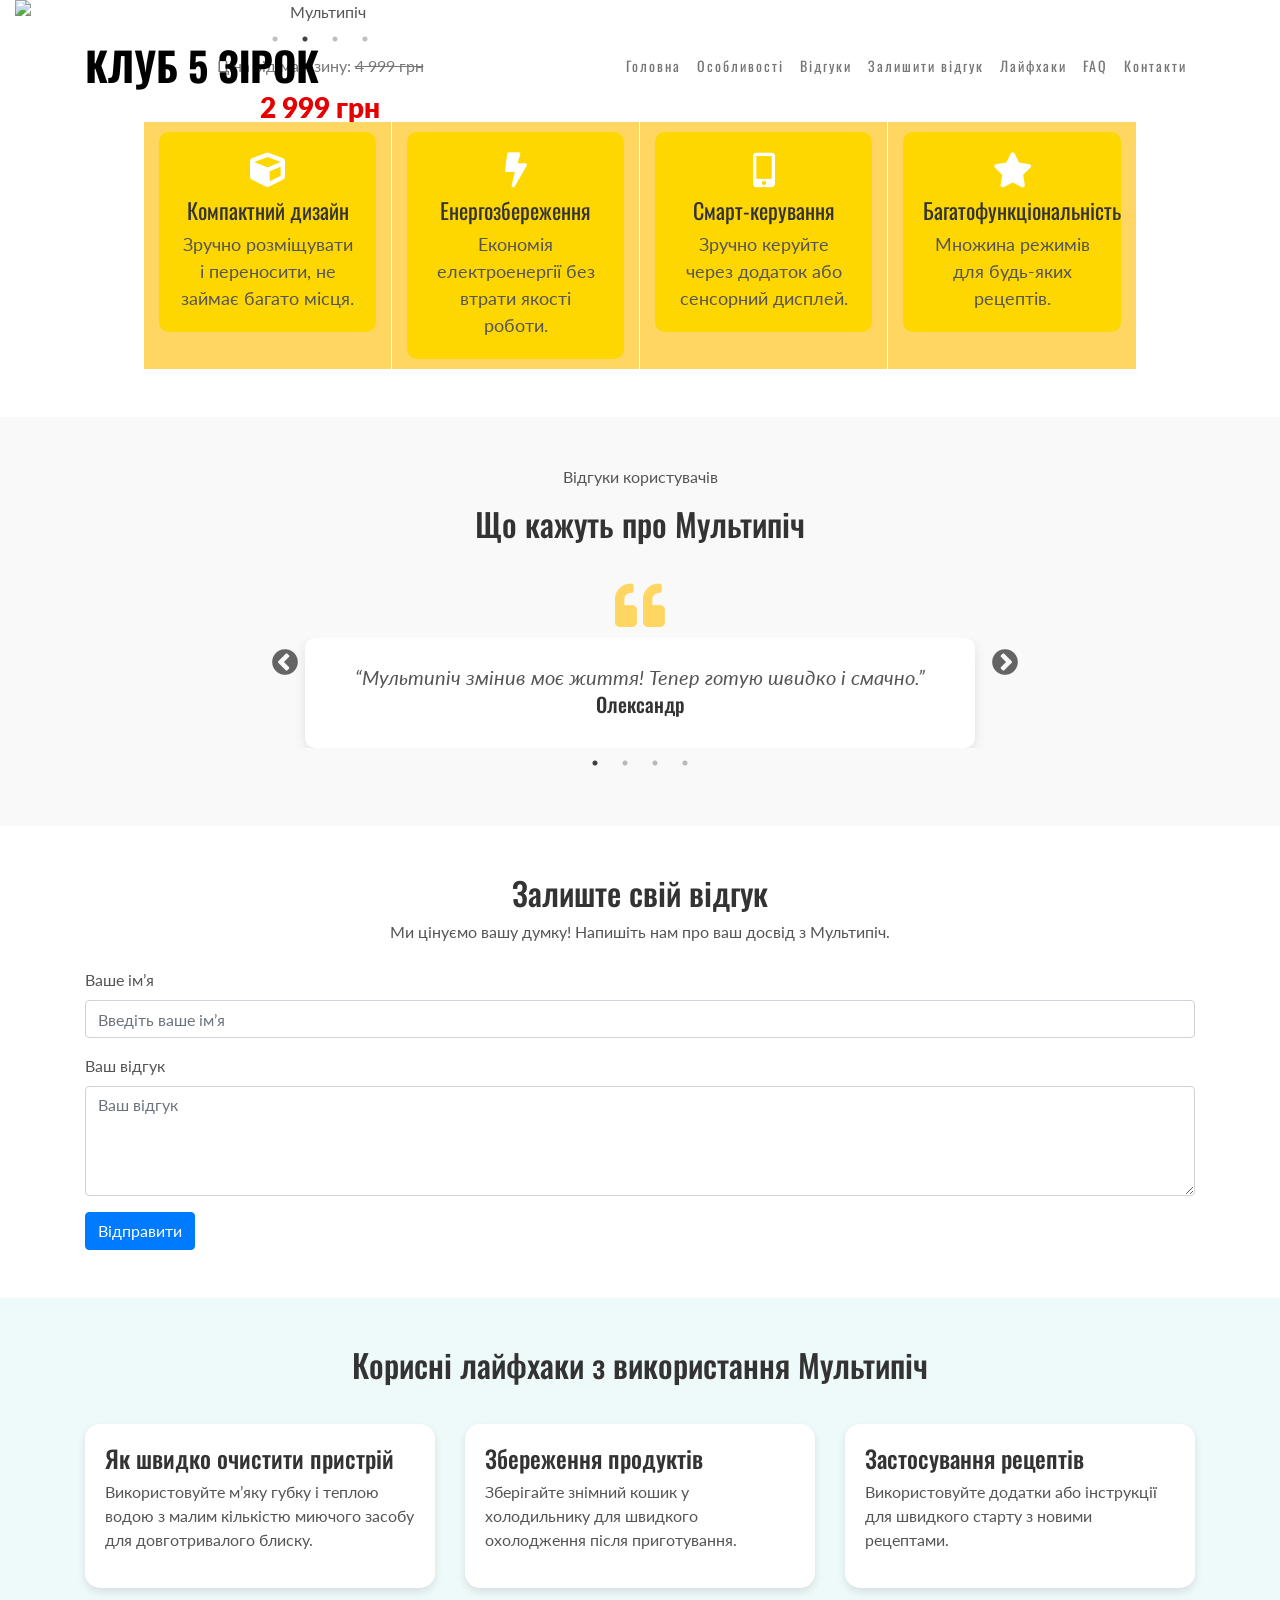
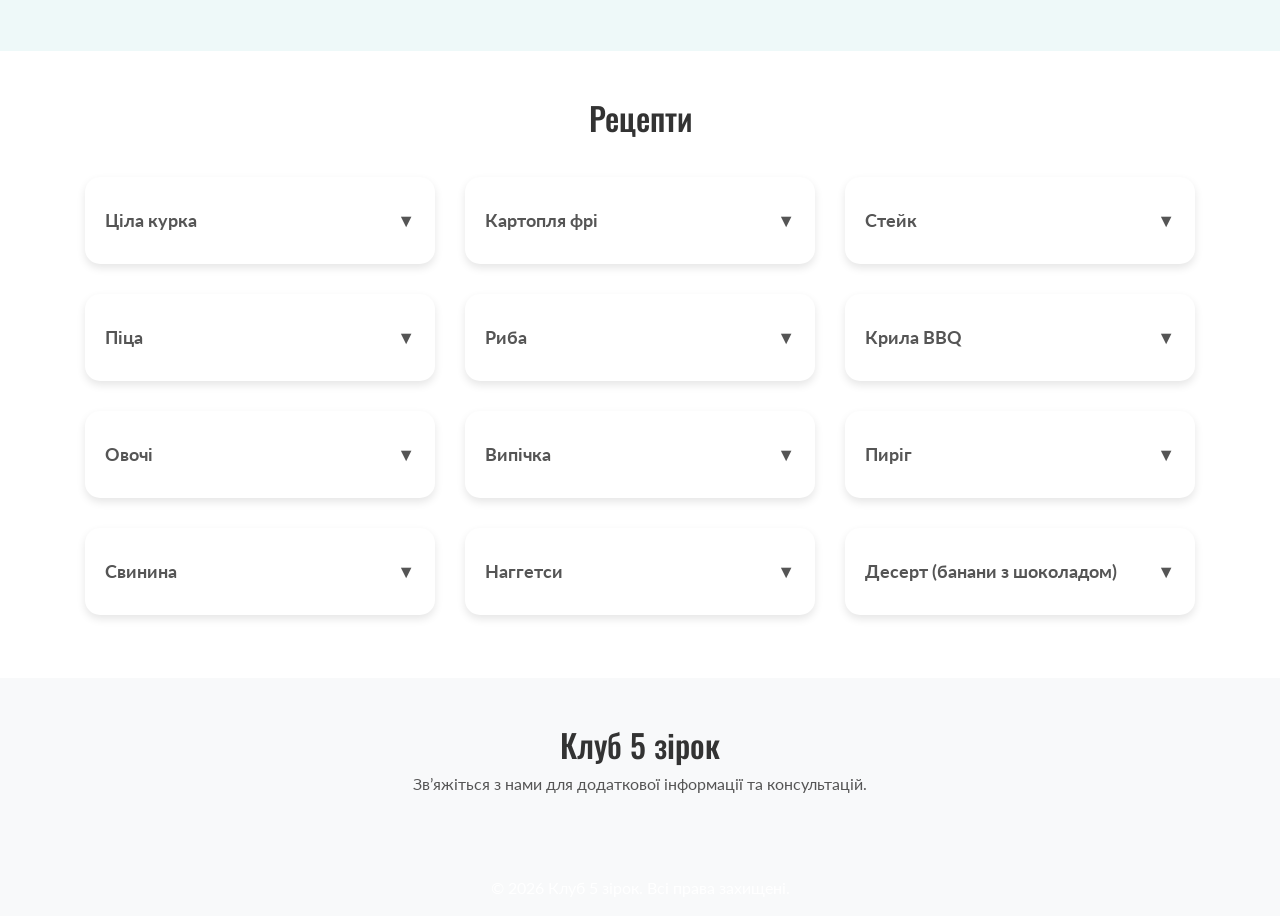
==== index.html @ 152a4d31 "Update index.html" ====
<!DOCTYPE html>
<html lang="uk">
<head>
<meta charset="utf-8" />
<title>Мультипіч – Інноваційний багатофункціональний пристрій</title>
<meta content="Мультипіч, інновації, розваги, дім" name="keywords" />
<meta content="Мультипіч – багатофункціональний пристрій для дому та розваг, який об'єднує світло, музику та комфорт." name="description" />
<link href="img/favicon.ico" rel="icon" />
<!-- Шрифти -->
<link href="https://fonts.googleapis.com/css2?family=Lato:wght@400;700&family=Oswald:wght@400;700&display=swap" rel="stylesheet" />
<!-- Bootstrap -->
<link href="https://stackpath.bootstrapcdn.com/bootstrap/4.4.1/css/bootstrap.min.css" rel="stylesheet" />
<!-- Font Awesome -->
<link href="https://cdnjs.cloudflare.com/ajax/libs/font-awesome/5.10.0/css/all.min.css" rel="stylesheet" />
<!-- Slick Slider -->
<link href="lib/slick/slick.css" rel="stylesheet" />
<link href="lib/slick/slick-theme.css" rel="stylesheet" />
<!-- Основний стиль -->
<link href="css/style.css" rel="stylesheet" />
<style>
/* Основні стилі для секцій */
#feature-mini .feature-item {
  background: #ffd700;
  border-radius: 10px;
  padding: 20px;
  margin: 10px 0;
  text-align: center;
  transition: transform 0.3s;
}
#feature-mini .feature-item:hover {
  transform: translateY(-5px);
}
#testimonial .testimonial-item {
  background: #fff;
  border-radius: 10px;
  box-shadow: 0 4px 12px rgba(0,0,0,0.1);
  margin: 0 10px;
  padding: 30px 20px;
}
#testimonial .slick-prev:before, #testimonial .slick-next:before {
  color: #333;
  font-size: 30px;
}
/* Лайфхаки у вигляді карток */
#lifehacks {
  background: #eef9f9;
  padding: 50px 0;
}
#lifehacks h2 {
  margin-bottom: 30px;
}
.hack-card {
  background: #fff;
  border-radius: 15px;
  padding: 20px;
  margin: 15px 0;
  box-shadow: 0 4px 8px rgba(0,0,0,0.1);
}
</style>
</head>
<body data-spy="scroll" data-target=".navbar" data-offset="51">
<!-- Навігація -->
<div id="nav">
<div class="navbar navbar-expand-md bg-light navbar-light">
<a href="#" class="navbar-brand">Клуб 5 Зірок</a>
<button type="button" class="navbar-toggler" data-toggle="collapse" data-target="#navbarCollapse">
<span class="navbar-toggler-icon"></span>
</button>
<div class="collapse navbar-collapse justify-content-end" id="navbarCollapse">
<ul class="navbar-nav">
<li class="nav-item"><a href="#header" class="nav-link">Головна</a></li>
<li class="nav-item"><a href="#feature-mini" class="nav-link">Особливості</a></li>
<li class="nav-item"><a href="#testimonial" class="nav-link">Відгуки</a></li>
<li class="nav-item"><a href="#leave-review" class="nav-link">Залишити відгук</a></li>
<li class="nav-item"><a href="#lifehacks" class="nav-link">Лайфхаки</a></li>
<li class="nav-item"><a href="#faqs" class="nav-link">FAQ</a></li>
<li class="nav-item"><a href="#contact" class="nav-link">Контакти</a></li>
</ul>
</div>
</div>
</div>

<!-- Хедер -->
<div class="col-md-6 text-center">

  <div class="multipitch-slider">
    <div><img src="img/SK14/501008732.png" alt="Мультипіч" class="img-fluid"></div>
    <div><img src="img/SK14/2.png" alt="Мультипіч" class="img-fluid"></div>
    <div><img src="img/SK14/3.png" alt="Мультипіч" class="img-fluid"></div>
    <div><img src="img/SK14/4.png" alt="Мультипіч" class="img-fluid"></div>
  </div>

  <div class="text-center mt-3">

    <div style="font-size:16px; color:#777;">
      Ціна від магазину:
      <span style="text-decoration:line-through;">4 999 грн</span>
    </div>

    <div style="margin-top:8px; font-size:28px; font-weight:800; color:#e60000;">
      2 999 грн
    </div>

    <div style="margin-top:5px; font-size:14px; color:#28a745;">
      ✔ Ціна зі знижкою для учасників клубу 5★
    </div>

  </div>

</div>

  
<!-- Особливості -->
<div id="feature-mini" class="py-5">
<div class="container">
<div class="row">
<div class="col-md-3 col-sm-6">
<div class="feature-item">
<i class="fa fa-cube"></i>
<h3>Компактний дизайн</h3>
<p>Зручно розміщувати і переносити, не займає багато місця.</p>
</div>
</div>
<div class="col-md-3 col-sm-6">
<div class="feature-item">
<i class="fa fa-bolt"></i>
<h3>Енергозбереження</h3>
<p>Економія електроенергії без втрати якості роботи.</p>
</div>
</div>
<div class="col-md-3 col-sm-6">
<div class="feature-item">
<i class="fa fa-mobile-alt"></i>
<h3>Смарт-керування</h3>
<p>Зручно керуйте через додаток або сенсорний дисплей.</p>
</div>
</div>
<div class="col-md-3 col-sm-6">
<div class="feature-item">
<i class="fa fa-star"></i>
<h3>Багатофункціональність</h3>
<p>Множина режимів для будь-яких рецептів.</p>
</div>
</div>
</div>
</div>
</div>

<!-- Відгуки -->
<div id="testimonial" class="py-5" style="background:#f9f9f9;">
<div class="container">
<div class="text-center mb-4">
<p>Відгуки користувачів</p>
<h2>Що кажуть про Мультипіч</h2>
</div>
<div class="testimonial-slider">
<div class="testimonial-item text-center p-4">
<p>“Мультипіч змінив моє життя! Тепер готую швидко і смачно.”</p>
<h5>Олександр</h5>
</div>
<div class="testimonial-item text-center p-4">
<p>“Виглядає круто і працює безвідмовно. Рекомендую!”</p>
<h5>Ірина</h5>
</div>
<div class="testimonial-item text-center p-4">
<p>“Зручність і стиль у одному пристрої.”</p>
<h5>Микола</h5>
</div>
<div class="testimonial-item text-center p-4">
<p>“З ним я економлю час і зберігаю здоров’я.”</p>
<h5>Світлана</h5>
</div>
</div>
</div>
</div>

<!-- Залишити відгук -->
<div id="leave-review" class="py-5">
  <div class="container">
    <div class="text-center mb-4">
      <h2>Залиште свій відгук</h2>
      <p>Ми цінуємо вашу думку! Напишіть нам про ваш досвід з Мультипіч.</p>
    </div>

    <form>
      <div class="form-group">
        <label for="name">Ваше ім’я</label>
        <input type="text" class="form-control" id="name" placeholder="Введіть ваше ім’я">
      </div>

      <div class="form-group">
        <label for="review">Ваш відгук</label>
        <textarea class="form-control" id="review" rows="4" placeholder="Ваш відгук"></textarea>
      </div>

      <button type="submit" class="btn btn-primary">Відправити</button>
    </form>
  </div>
</div>

<!-- Лайфхаки -->
<div id="lifehacks" class="py-5">
<div class="container">
<h2 class="text-center mb-4">Корисні лайфхаки з використання Мультипіч</h2>
<div class="row">
<div class="col-md-4">
<div class="hack-card">
<h4>Як швидко очистити пристрій</h4>
<p>Використовуйте м’яку губку і теплою водою з малим кількістю миючого засобу для довготривалого блиску.</p>
</div>
</div>
<div class="col-md-4">
<div class="hack-card">
<h4>Збереження продуктів</h4>
<p>Зберігайте знімний кошик у холодильнику для швидкого охолодження після приготування.</p>
</div>
</div>
<div class="col-md-4">
<div class="hack-card">
<h4>Застосування рецептів</h4>
<p>Використовуйте додатки або інструкції для швидкого старту з новими рецептами.</p>
</div>
</div>
</div>
</div>
</div>

<div id="recipes" class="py-5">
  <div class="container">
    <h2 class="text-center mb-4">Рецепти</h2>
    <div class="row">

      <!-- 1 -->
      <div class="col-md-4">
        <div class="hack-card">
          <div class="recipe-toggle" data-toggle="collapse" data-target="#recipe1">
            <span>Ціла курка</span>
            <span class="arrow">▼</span>
          </div>
          <div id="recipe1" class="collapse recipe-content">
            <p><strong>Інгредієнти:</strong></p>
            <ul>
              <li>Курка — 1,5–2 кг</li>
              <li>Сіль, перець, паприка, часник</li>
            </ul>
            <p><strong>Приготування:</strong></p>
            <ul>
              <li>Натерти спеціями</li>
              <li>180°C — 50–60 хв</li>
              <li>200°C — 10 хв для скоринки</li>
            </ul>
          </div>
        </div>
      </div>

      <!-- 2 -->
      <div class="col-md-4">
        <div class="hack-card">
          <div class="recipe-toggle" data-toggle="collapse" data-target="#recipe2">
            <span>Картопля фрі</span>
            <span class="arrow">▼</span>
          </div>
          <div id="recipe2" class="collapse recipe-content">
            <ul>
              <li>Картопля — 1 кг</li>
              <li>190°C — 20 хв</li>
            </ul>
          </div>
        </div>
      </div>

      <!-- 3 -->
      <div class="col-md-4">
        <div class="hack-card">
          <div class="recipe-toggle" data-toggle="collapse" data-target="#recipe3">
            <span>Стейк</span>
            <span class="arrow">▼</span>
          </div>
          <div id="recipe3" class="collapse recipe-content">
            <ul>
              <li>200°C — 8–12 хв</li>
            </ul>
          </div>
        </div>
      </div>

      <!-- 4 -->
      <div class="col-md-4">
        <div class="hack-card">
          <div class="recipe-toggle" data-toggle="collapse" data-target="#recipe4">
            <span>Піца</span>
            <span class="arrow">▼</span>
          </div>
          <div id="recipe4" class="collapse recipe-content">
            <ul>
              <li>180°C — 12–15 хв</li>
            </ul>
          </div>
        </div>
      </div>

      <!-- 5 -->
      <div class="col-md-4">
        <div class="hack-card">
          <div class="recipe-toggle" data-toggle="collapse" data-target="#recipe5">
            <span>Риба</span>
            <span class="arrow">▼</span>
          </div>
          <div id="recipe5" class="collapse recipe-content">
            <ul>
              <li>170°C — 15–20 хв</li>
            </ul>
          </div>
        </div>
      </div>

      <!-- 6 -->
      <div class="col-md-4">
        <div class="hack-card">
          <div class="recipe-toggle" data-toggle="collapse" data-target="#recipe6">
            <span>Крила BBQ</span>
            <span class="arrow">▼</span>
          </div>
          <div id="recipe6" class="collapse recipe-content">
            <ul>
              <li>180°C — 25–30 хв</li>
            </ul>
          </div>
        </div>
      </div>

      <!-- 7 -->
      <div class="col-md-4">
        <div class="hack-card">
          <div class="recipe-toggle" data-toggle="collapse" data-target="#recipe7">
            <span>Овочі</span>
            <span class="arrow">▼</span>
          </div>
          <div id="recipe7" class="collapse recipe-content">
            <ul>
              <li>180°C — 15–20 хв</li>
            </ul>
          </div>
        </div>
      </div>

      <!-- 8 -->
      <div class="col-md-4">
        <div class="hack-card">
          <div class="recipe-toggle" data-toggle="collapse" data-target="#recipe8">
            <span>Випічка</span>
            <span class="arrow">▼</span>
          </div>
          <div id="recipe8" class="collapse recipe-content">
            <ul>
              <li>170°C — 15–20 хв</li>
            </ul>
          </div>
        </div>
      </div>

      <!-- 9 -->
      <div class="col-md-4">
        <div class="hack-card">
          <div class="recipe-toggle" data-toggle="collapse" data-target="#recipe9">
            <span>Пиріг</span>
            <span class="arrow">▼</span>
          </div>
          <div id="recipe9" class="collapse recipe-content">
            <ul>
              <li>160°C — 30–40 хв</li>
            </ul>
          </div>
        </div>
      </div>

      <!-- 10 -->
      <div class="col-md-4">
        <div class="hack-card">
          <div class="recipe-toggle" data-toggle="collapse" data-target="#recipe10">
            <span>Свинина</span>
            <span class="arrow">▼</span>
          </div>
          <div id="recipe10" class="collapse recipe-content">
            <ul>
              <li>180°C — 60 хв</li>
            </ul>
          </div>
        </div>
      </div>

      <!-- 11 -->
      <div class="col-md-4">
        <div class="hack-card">
          <div class="recipe-toggle" data-toggle="collapse" data-target="#recipe11">
            <span>Наггетси</span>
            <span class="arrow">▼</span>
          </div>
          <div id="recipe11" class="collapse recipe-content">
            <ul>
              <li>180°C — 15–20 хв</li>
            </ul>
          </div>
        </div>
      </div>

      <!-- 12 -->
      <div class="col-md-4">
        <div class="hack-card">
          <div class="recipe-toggle" data-toggle="collapse" data-target="#recipe12">
            <span>Десерт (банани з шоколадом)</span>
            <span class="arrow">▼</span>
          </div>
          <div id="recipe12" class="collapse recipe-content">
            <ul>
              <li>160°C — 10 хв</li>
            </ul>
          </div>
        </div>
      </div>

    </div>
  </div>
</div>

<!-- Контакт -->
<div id="contact" class="py-5 bg-light">
<div class="container text-center">
<h2>Клуб 5 зірок</h2>
<p>Зв’яжіться з нами для додаткової інформації та консультацій.</p>
</div>
</div>

<!-- Підвал -->
<div id="footer" class="py-3 bg-light">
<div class="container text-center">
<p>&copy; 2026 Клуб 5 зірок. Всі права захищені.</p>
</div>
</div>

<!-- Повернутись вгору -->
<a href="#" class="back-to-top"><i class="fa fa-chevron-up"></i></a>

<!-- Скрипти -->
<script src="https://code.jquery.com/jquery-3.4.1.min.js"></script>
<script src="https://stackpath.bootstrapcdn.com/bootstrap/4.4.1/js/bootstrap.bundle.min.js"></script>
<script src="lib/slick/slick.min.js"></script>
<script>
$(document).ready(function() {
  $('.testimonial-slider').slick({
    slidesToShow: 1,
    slidesToScroll: 1,
    autoplay: true,
    autoplaySpeed: 4000,
    arrows: true,
    dots: true,
    adaptiveHeight: true
  });
  $('.multipitch-slider').slick({
    infinite: true,
    slidesToShow: 1,
    slidesToScroll: 1,
    arrows: false,
    dots: true,
    autoplay: true,
    autoplaySpeed: 3000,
    adaptiveHeight: true
  });
});
</script>
<script>
$('.recipe-toggle').click(function() {
  $(this).toggleClass('active');
});
</script>
</body>
</html>
---- css/style.css ----
/**********************************/
/********** General CSS ***********/
/**********************************/
body {
    color: #555555;
    font-family: 'Lato', sans-serif;
    font-weight: 400;
    background: #ffffff;
}

a {
    color: #FFD662;
    transition: .3s;
}

a:hover,
a:active,
a:focus {
    color: #333333;
    outline: none;
    text-decoration: none;
}

p {
    color: #555555;
}

h1,
h2,
h3,
h4,
h5,
h6 {
    color: #333333;
    font-family: 'Oswald', sans-serif;
}

.back-to-top {
    position: fixed;
    display: none;
    background: #ffffff;
    color: #333333;
    width: 44px;
    height: 44px;
    text-align: center;
    line-height: 1;
    font-size: 16px;
    border-radius: 5px;
    border: 2px solid #333333;
    right: 15px;
    bottom: 15px;
    transition: background 0.5s;
    z-index: 11;
}

.back-to-top i {
    padding-top: 12px;
    color: #333333;
}


/**********************************/
/*********** Nav Bar CSS **********/
/**********************************/
#nav {
    position: absolute;
    width: 100%;
    top: 30px;
    z-index: 1;
}

#nav.nav-sticky {
    position: fixed;
    width: 100%;
    top: 0;
    left: 0;
    right: 0;
    overflow: hidden;
    background: rgba(255, 255, 255, .95) !important;
    box-shadow: 0 2px 5px rgba(0, 0, 0, .3);
    z-index: 999;
}

#nav .navbar {
    margin: 0 auto;
    padding: 0 15px;
    background: transparent !important;
}

#nav .navbar .navbar-brand {
    font-family: 'Oswald', sans-serif;
    font-size: 40px;
    font-weight: 700;
    text-transform: uppercase;
    color: #000000;
}

#nav .navbar-light .nav-link {
    position: relative;
    color: #757575;
    font-size: 14px;
    font-weight: 400;
    letter-spacing: 2px;
    font-family: 'Oswald', sans-serif;
}

#nav .navbar-light .nav-link::after {
    position: absolute;
    content: "";
    width: 30px;
    height: 2px;
    left: 9px;
    bottom: 0;
    background: #555555;
    opacity: 0;
}

#nav .navbar-light .nav-link:hover::after,
#nav .navbar-light .nav-link.active::after {
    opacity: 1;
}

#nav .navbar-light .nav-link:focus,
#nav .navbar-light .nav-link:hover,
#nav .navbar-light .nav-link.active {
    color: #000000;
}

@media(min-width: 992px) {
    #nav .navbar {
        max-width: 1140px;
    }
}

@media(max-width: 767.98px) {
    #nav {
        top: 0;
    }
    #nav .navbar {
        background: #ffffff !important;
    }
    
    #nav .navbar-light .nav-link:hover::after,
    #nav .navbar-light .nav-link.active::after {
        opacity: 0;
    }
}



/**********************************/
/*********** Header CSS ***********/
/**********************************/
#header {
    position: relative;
    padding: 200px 0;
    background: linear-gradient(to bottom, rgba(255, 255, 255, 1) 5% , rgba(255, 255, 255, .5)), url(../img/header-bg.jpg);
    background-position: center center;
    background-repeat: no-repeat;
    background-size: cover;
    background-attachment: fixed;
}

#header .header-content {
    width: 100%;
    text-align: left;
}

#header .header-content h2 {
    font-size: 70px;
    font-weight: 700;
}

#header .header-content h2 span {
    color: #000000;
    text-transform: uppercase;
}

#header .header-content p {
    color: #333333;
    font-size: 22px;
}

#header .header-content .btn {
    padding: 7px 30px 8px 30px;
    font-size: 22px;
    color: #333333;
    letter-spacing: 3px;
    border: 2px solid #333333;
    transition: .3s;
}

#header .header-content .btn:hover {
    color: #333333;
    border-color: #FFD662;
    background: #FFD662;
}

#header .header-img {
    position: relative;
    overflow: hidden;
    text-align: right;
}

#header .header-img img {
    width: 100%;
}

@media (max-width: 991.98px) {  
    #header .header-content h2 {
        font-size: 45px;
    }

    #header .header-content h2 span {
        font-size: 55px;
    }
}

@media (max-width: 767.98px) {
    #header .header-content {
        text-align: center;
    }

    #header .header-img {
        text-align: center;
        margin-bottom: 45px;
    }
}

@media (max-width: 575.98px) {  
    #header .header-content h2 {
        font-size: 35px;
    }

    #header .header-content h2 span {
        font-size: 45px;
    }
    
    #header .header-content p {
        font-size: 18px;
    }
}



/**********************************/
/******** Mini Feature CSS ********/
/**********************************/
#feature-mini {
    position: relative;
    background: transparent;
    margin-top: -80px;
}

#feature-mini .container {
    max-width: 992px;
    background: #FFD662;
}

#feature-mini .col-md-3 {
    border-right: 1px solid #ffffff;
    border-bottom: 1px solid #ffffff;
}

@media (max-width: 575.98px) {
    #feature-mini .col-md-3:nth-child(1n) {
        border-right: none;
    }
    
    #feature-mini .col-md-3:last-child {
        border-bottom: none;
    }
}

@media (min-width: 576px) and (max-width: 767.98px) {
    #feature-mini .col-md-3:nth-child(2n) {
        border-right: none;
    }
    
    #feature-mini .col-md-3:nth-child(3n),
    #feature-mini .col-md-3:nth-child(4n) {
        border-bottom: none;
    }
}

@media (min-width: 768px) {
    #feature-mini .col-md-3 {
        border-bottom: none;
    }
    
    #feature-mini .col-md-3:nth-child(4n) {
        border-right: none;
    }
}

#feature-mini .feature-item {
    padding: 30px 0;
    text-align: center;
}

#feature-mini .feature-item i {
    color: #ffffff;
    font-size: 35px;
    margin-bottom: 10px;
}

#feature-mini .feature-item h3 {
    font-size: 22px;
    font-weight: 400;
}

#feature-mini .feature-item p {
    margin: 0;
    font-size: 18px;
}



/**********************************/
/******* Section Header CSS *******/
/**********************************/
.section-header {
    position: relative;
    max-width: 700px;
    margin: 0 auto 45px auto;
    padding-bottom: 20px;
}

.section-header::before {
    content: '';
    position: absolute;
    width: 50px;
    height: 2px;
    left: calc(50% - 25px);
    bottom: 10px;
    background: #FFD662;
}

.section-header::after {
    content: '';
    position: absolute;
    width: 100px;
    height: 2px;
    left: calc(50% - 50px);
    bottom: 0;
    background: #333333;
}

.section-header p {
    margin: 0;
    color: #FFD662;
    font-size: 25px;
    font-weight: 700;
    text-align: center;
}

.section-header h1 {
    margin: 0;
    color: #000000;
    font-size: 70px;
    font-weight: 700;
    text-transform: uppercase;
    letter-spacing: 5px;
    text-align: center;
}

@media (max-width: 575.98px) {
    .section-header h1 {
        font-size: 45px;
    }
}



/**********************************/
/********** Feature CSS ***********/
/**********************************/
#feature {
    position: relative;
    padding: 90px 0;
    background: #ffffff;
}

#feature .col-md-4:first-child .product-feature {
    text-align: right;
}

#feature .product-feature {
    position: relative;
    width: 100%;
    float: left;
    margin-bottom: 30px;
}

#feature .product-feature:last-child {
    margin: 0;
}

#feature .product-icon {
    position: relative;
    width: 60px;
    height: inherit;
    float: left;
}

#feature .product-icon i {
    color: #FFD662;
    font-size: 40px;
    margin-top: 5px;
}

#feature .product-content {
    position: relative;
    width: calc(100% - 60px);
    float: left;
}

#feature .product-feature h2 {
    font-size: 18px;
    font-weight: 400;
}

#feature .product-feature p {
    font-size: 16px;
    margin-bottom: 0;
}

#feature .product-img {
    position: relative;
    width: 100%;
    overflow: hidden;
}

#feature .product-img img {
    width: 100%;
}

@media (max-width: 767.98px) {
    #feature .col-md-4:first-child .product-feature {
        text-align: left;
    }
    
    #feature .col-md-4:first-child .product-feature .product-icon {
        float: left;
    }
    
    #feature .col-md-4:first-child .product-feature .product-content {
        float: right;
    }
    
    #feature .product-img img {
        margin: 45px 0;
    }
}



/**********************************/
/********* Newsletter CSS *********/
/**********************************/
#newsletter {
    position: relative;
    padding: 45px 0;
    text-align: right;
    background: linear-gradient(to left, rgba(255, 255, 255, 1), rgba(255, 255, 255, 0)), url(../img/header-bg.jpg);
    background-position: center center;
    background-repeat: no-repeat;
    background-size: cover;
    background-attachment: fixed;
}

#newsletter img {
    position: absolute;
    height: 300px;
    left: 0;
    bottom: -40px;
    z-index: 1;
}

#newsletter h2 {
    position: relative;
    font-size: 30px;
    font-weight: 700;
    text-transform: uppercase;
    margin-bottom: 18px;
    padding-bottom: 15px;
}

#newsletter h2::after {
    position: absolute;
    content: "";
    width: 100px;
    height: 2px;
    right: 0;
    bottom: 0;
    background: #333333;
}

#newsletter form {
    position: relative;
    font-size: 0;
}

#newsletter form input {
    width: 250px;
    height: 35px;
    padding: 0 15px;
    font-size: 16px;
    border: none;
    border-radius: 4px 0 0 4px;
}

#newsletter form .btn {
    float: right;
    width: 100px;
    height: 35px;
    padding-top: 3px;
    color: #FFD662;
    font-size: 16px;
    letter-spacing: 3px;
    background: #333333;
    border: 2px solid #333333;
    border-radius: 0 4px 4px 0;
    transition: .3s;
}

#newsletter form .btn:hover {
    color: #333333;
    background: #ffffff;
}

#newsletter form .btn:focus {
    box-shadow: none;
}

@media(max-width: 767.98px) {
    #newsletter img {
        height: 200px;
        left: 0;
        bottom: 0;
        z-index: 0;
    }
    
    #newsletter form input {
        width: 200px;
    }
}



/**********************************/
/********** Process CSS ***********/
/**********************************/
#process {
    position: relative;
    padding: 75px 0 90px 0;
    background: #ffffff;
}

#process .process-col {
    width: 100%;
    text-align: center;
    margin-bottom: 45px;
}

#process .process-col::after {
    position: absolute;
    top: 12px;
    right: -12px;
    content: "\f061";
    font-family: "Font Awesome 5 Free";
    font-weight: 900;
    font-size: 45px;
    color: #dddddd;
}

#process .col-md-4:last-child .process-col::after {
    display: none;
}

#process .process-col i {
    color: #FFD662;
    font-size: 90px;
    margin-bottom: 15px;
}

#process .process-col h2 {
    font-size: 25px;
    font-weight: 400;
    margin-bottom: 10px;
    text-transform: uppercase;
}

#process .process-col p {
    font-size: 18px;
    margin: 0;
}

@media (max-width: 767.98px) {
    #process .process-col::after {
        opacity: 0;
    }
}

#process .youtube-player {
    position: relative;
    padding-bottom: 45%;
    height: 0;
    overflow: hidden;
    max-width: 100%;
    background: #ffffff;
    border-radius: 5px;
    margin: 0;
}

@media (max-width: 991.98px) {
    #process .youtube-player {
        padding-bottom: 50%;
    }
}

@media (max-width: 767.98px) {
    #process .youtube-player {
        padding-bottom: 56.23%;
    }
}

#process .youtube-player iframe {
    position: absolute;
    top: 0;
    left: 0;
    width: 100%;
    height: 100%;
    z-index: 100;
    background: transparent;
}

#process .youtube-player img {
    bottom: 0;
    display: block;
    left: 0;
    margin: auto;
    max-width: 100%;
    width: 100%;
    position: absolute;
    right: 0;
    top: 0;
    border: none;
    height: auto;
    cursor: pointer;
    -webkit-filter: brightness(100%);
    -webkit-transition: .4s all;
    -moz-transition: .4s all;
    transition: .4s all;
}

#process .youtube-player img:hover {
    -webkit-filter: brightness(90%);
}

#process .youtube-player .play {
    height: 100px;
    width: 100px;
    left: 50%;
    top: 50%;
    margin-left: -50px;
    margin-top: -50px;
    position: absolute;
    background: url("../img/play.png") no-repeat;
    cursor: pointer;
}

#process .youtube-player .play:hover {
    background: url("../img/play-hover.png") no-repeat;
}

@media (max-width: 575.98px) {   
    #process .youtube-player .play {
        height: 60px;
        width: 60px;
        left: 50%;
        top: 50%;
        margin-left: -30px;
        margin-top: -30px;
        background: url("../img/play-60.png") no-repeat;
    }
    
    #process .youtube-player .play:hover {
        background: url("../img/play-hover-60.png") no-repeat;
    }
}



/**********************************/
/******* Call To Action CSS *******/
/**********************************/
#call-to-action {
    position: relative;
    padding: 45px 0;
    text-align: left;
    background: linear-gradient(to right, rgba(255, 255, 255, 1), rgba(255, 255, 255, 0)), url(../img/header-bg.jpg);
    background-position: center center;
    background-repeat: no-repeat;
    background-size: cover;
    background-attachment: fixed;
}

#call-to-action img {
    position: absolute;
    height: 300px;
    right: 0;
    bottom: -40px;
    z-index: 1;
}

#call-to-action h2 {
    position: relative;
    font-size: 30px;
    font-weight: 700;
    text-transform: uppercase;
    margin-bottom: 18px;
    padding-bottom: 15px;
}

#call-to-action h2::after {
    position: absolute;
    content: "";
    width: 100px;
    height: 2px;
    left: 0;
    bottom: 0;
    background: #333333;
}

#call-to-action a.btn {
    position: relative;
    height: 40px;
    padding: 5px 30px;
    color: #FFD662;
    font-size: 16px;
    letter-spacing: 3px;
    background: #333333;
    border: 2px solid #333333;
    z-index: 1;
}

#call-to-action a.btn:hover {
    color: #333333;
    background: #ffffff;
}

#call-to-action a.btn:focus {
    box-shadow: none;
}

@media(max-width: 767.98px) {
    #call-to-action img {
        height: 200px;
        right: 0;
        bottom: 0;
        z-index: 0;
    }
}



/**********************************/
/********** Products CSS **********/
/**********************************/
#products {
    position: relative;
    padding: 90px 0 60px 0;
    background: #ffffff;
}

#products .product-single {
    position: relative;
    width: 100%;
    padding: 30px;
    text-align: center;
    background: #ffffff;
    border: 1px solid #eeeeee;
    border-radius: 5px;
    margin-bottom: 30px;
    transition: .3s;
}

#products .product-single:hover {
    background: #FFD662;
    border-color: #ffffff;
    box-shadow: 0 0 10px rgba(0, 0, 0, .1);
}

#products .product-title {
    position: relative;
    margin-bottom: 30px;
}

#products .product-title h2 {
    margin: 0;
    font-size: 18px;
    font-weight: 400;
}

#products .product-title p {
    margin: 0;
    font-size: 15px;
    font-weight: 400;
}

#products .product-single .product-img {
    position: relative;
    width: 100%;
    overflow: hidden;
    margin-bottom: 30px;
}

#products .product-img img {
    max-width: 100%;
}

#products .product-footer {
    position: relative;
}

#products .product-footer h3 {
    font-size: 30px;
    font-weight: 700;
    letter-spacing: 3px;
    margin-bottom: 15px;
}

#products .product-footer .btn {
    padding: 5px 25px 7px 25px;
    font-size: 16px;
    border: 2px solid #333333;
}

#products .product-footer .btn:hover {
    color: #FFD662;
    background: #333333;
    border-color: #333333;
}

@media (max-width: 767.98px) {
    #products .product-single {
        margin-bottom: 45px;
    }
    
    #products .col-md-3:last-child .product-single {
        margin-bottom: 0;
    }
}



/**********************************/
/******** Testimonial CSS *********/
/**********************************/
#testimonial {
    position: relative;
    padding: 90px 0;
    text-align: center;
    background: linear-gradient(rgba(255, 255, 255, .8), rgba(255, 255, 255, .8)), url(../img/header-bg.jpg);
    background-position: center center;
    background-repeat: no-repeat;
    background-size: cover;
    background-attachment: fixed;
}

#testimonial .container {
    max-width: 720px;
}

#testimonial .testimonial-slider-nav {
    position: relative;
    width: 240px;
    margin: 0 auto;
}

#testimonial .testimonial-slider-nav .slick-slide {
    position: relative;
    opacity: 0;
    transition: .3s;
}

#testimonial .testimonial-slider-nav .slick-active {
    opacity: 1;
    transform: scale(1.6);
}

#testimonial .testimonial-slider-nav .slick-center {
    z-index: 1;
}

#testimonial .testimonial-slider-nav .slick-slide img {
    position: relative;
    display: block;
    margin-top: 23px;
    width: 100%;
    height: auto;
    border-radius: 100px;
}

#testimonial .testimonial-slider-nav .slick-slide::after {
    position: absolute;
    content: "";
    width: 100%;
    height: 55%;
    top: 23px;
    left: 0;
    border-radius: 200px;
    background: linear-gradient(to bottom, rgba(255, 214, 98, .5), rgba(0, 0, 0, .8));
    z-index: 1;
    opacity: 1;
    transition: .3s;
}

#testimonial .testimonial-slider-nav .slick-slide.slick-center::after {
    opacity: 0;
}

#testimonial .testimonial-slider {
    position: relative;
    padding-top: 70px;
}

#testimonial .testimonial-slider::before {
    position: absolute;
    width: 50px;
    height: 50px;
    top: 0;
    left: calc(50% - 25px);
    font-family: 'font Awesome 5 Free';
    content: "\f10d";
    font-weight: 900;
    font-size: 50px;
    color: #FFD662;
}

#testimonial .testimonial-slider h1 {
    font-size: 22px;
    font-weight: 400;
}

#testimonial .testimonial-slider h2 {
    color: #555555;
    font-size: 14px;
    font-weight: 400;
}

#testimonial .testimonial-slider p {
    font-size: 20px;
    font-style: italic;
    margin: 0;
}



/**********************************/
/************ FAQs CSS ************/
/**********************************/
#faqs {
    position: relative;
    padding: 90px 0;
    background: #ffffff;
}

#faqs .faqs-text {
    position: relative;
    width: 100%;
}

@media(max-width: 767.98px) {
    #faqs .faqs-text {
        margin-bottom: 30px;
    }
}

#faqs .faqs-text h2 {
    position: relative;
    font-size: 30px;
    font-weight: 700;
    padding-bottom: 15px;
    margin-bottom: 15px;
    text-transform: uppercase;
}

#faqs .faqs-text h2::after {
    position: absolute;
    content: "";
    width: 100px;
    height: 2px;
    left: 0;
    bottom: 0;
    background: #333333;
}

#faqs .faqs-text p:last-child {
    margin: 0;
}

#faqs .card {
    margin-bottom: 15px;
    border: none;
    border-radius: 0;
}

#faqs .card:last-child {
    margin-bottom: 0;
}

#faqs .card-header {
    padding: 0;
    border: none;
}

#faqs .card-header a {
    display: block;
    width: 100%;
    padding: 10px 15px 12px 15px;
    color: #555555;
    font-size: 16px;
    font-weight: 400;
    background: #ffffff;
    border: 1px solid #eeeeee;
}

#faqs .card-header [data-toggle="collapse"]:after {
    font-family: 'font Awesome 5 Free';
    content: "\f067";
    float: right;
    color: #000000;
    font-size: 14px;
    font-weight: 900;
    transition: .3s;
}

#faqs .card-header [data-toggle="collapse"][aria-expanded="true"]:after {
    font-family: 'font Awesome 5 Free';
    content: "\f068";
    float: right;
    color: #000000;
    font-size: 14px;
    font-weight: 900;
    transition: .3s;
}

#faqs .card-body {
    padding: 10px 15px;
    font-size: 16px;
    font-weight: 400;
    border: 1px solid;
    border-color: transparent #eeeeee #eeeeee #eeeeee;
}



/**********************************/
/********** Contact CSS ***********/
/**********************************/
#contact {
    position: relative;
    width: 100%;
}

#contact .container-fluid,
#contact .container-fluid .col-md-6 {
    padding: 0;
}

#contact .container-fluid .row {
    margin: 0;
}

#contact .container-fluid .col-md-6:first-child {
    min-height: 300px;
    background: url(../img/contact-bg.jpg) center center no-repeat;
    background-size: cover;
}

#contact .contact-info {
    position: relative;
    width: 100%;
    padding: 45px 15px;
    background: #ffffff;
}

@media(min-width: 768px) {
    #contact .contact-info {
        padding: 45px;
    }
}

#contact .contact-info h2 {
    position: relative;
    font-size: 30px;
    font-weight: 700;
    text-transform: uppercase;
    margin-bottom: 15px;
    padding-bottom: 15px;
}

#contact .contact-info h2::after {
    position: absolute;
    content: "";
    width: 100px;
    height: 2px;
    left: 0;
    bottom: 0;
    background: #333333;
}

#contact .contact-info p {
    font-size: 18px;
    font-weight: 400;
}

#contact .contact-info h3 {
    font-size: 16px;
    font-weight: 400;
    margin-bottom: 10px;
}

#contact .contact-info h3 i {
    width: 20px;
    margin-right: 5px;
}

#contact .contact-info a.btn {
    position: relative;
    margin: 15px 0;
    color: #333333;
    letter-spacing: 3px;
    border: 2px solid #333333;
    transition: .3s;
}

#contact .contact-info a.btn:hover {
    color: #FFD662;
    background: #333333;
}

#contact .social {
    position: relative;
    width: 100%;
}

#contact .social a {
    display: inline-block;
    margin: 10px 10px 0 0;
    width: 40px;
    height: 40px;
    padding: 3px 0;
    text-align: center;
    font-size: 20px;
    border: 2px solid #333333;
    border-radius: 4px;
}

#contact .social a i {
    color: #333333;
}

#contact .social a:hover {
    background: #333333;
}

#contact .social a:hover i {
    color: #FFD662;
}



/**********************************/
/********** Footer CSS ************/
/**********************************/
#footer {
    position: relative;
    padding: 30px 0;
    background: #222222;
}

#footer .col-md-6:first-child p {
    text-align: left;
}

#footer .col-md-6:last-child p {
    text-align: right;
}

@media (max-width: 767.98px) {
    #footer .col-md-6:first-child p,
    #footer .col-md-6:last-child p {
        text-align: center;
    }
}

#footer p {
    color: #ffffff;
    font-size: 16px;
    font-weight: 400;
    margin: 0;
}

#footer p a {
    font-weight: 700;
}

#footer p a:hover {
    color: #ffffff;
}

#testimonial-slider .testimonial-item {
    background: #fff;
    border-radius: 10px;
    box-shadow: 0 4px 12px rgba(0,0,0,0.1);
    margin: 0 10px;
}
#testimonial-slider .slick-prev:before,
#testimonial-slider .slick-next:before {
    color: #333;
    font-size: 30px;
}
.multipitch-slider .custom-arrow {
    background: #ffc107; /* жовтий як у твоїх квадратах */
    border: none;
    width: 40px;
    height: 40px;
    border-radius: 50%;
    position: absolute;
    bottom: -50px; /* під слайдером */
    z-index: 10;
    display: flex;
    align-items: center;
    justify-content: center;
    cursor: pointer;
    box-shadow: 0 4px 6px rgba(0,0,0,0.2);
    font-size: 18px;
    color: #fff;
}

.multipitch-slider .slick-prev.custom-arrow { left: 45%; }
.multipitch-slider .slick-next.custom-arrow { right: 45%; }

.multipitch-slider .custom-arrow:hover {
    background: #ffca2c;
    transform: scale(1.1);
}
.recipe-toggle {
  cursor: pointer;
  display: flex;
  justify-content: space-between;
  align-items: center;
  font-weight: 700;
  font-size: 18px;
  padding: 10px 0;
}

.recipe-toggle .arrow {
  transition: transform 0.3s ease;
}

.recipe-toggle.active .arrow {
  transform: rotate(180deg);
}

.recipe-content {
  padding-top: 10px;
}
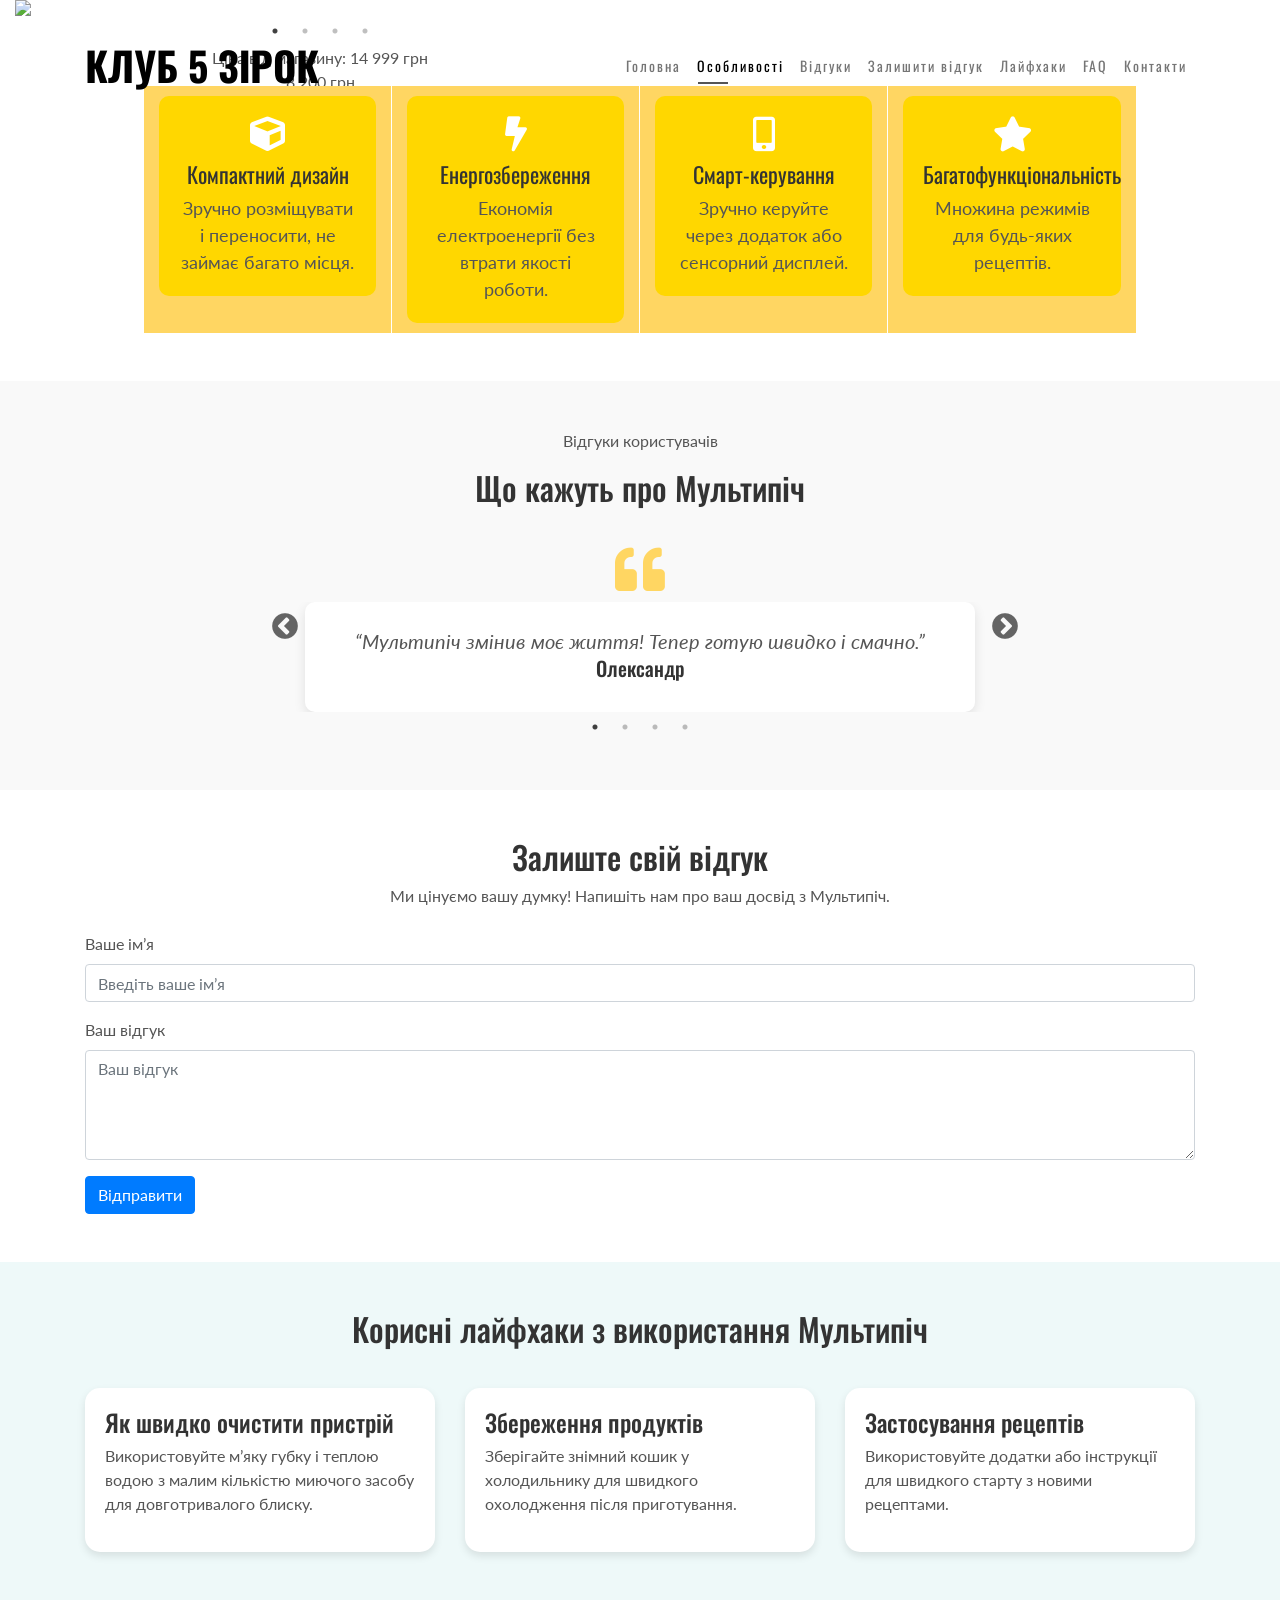
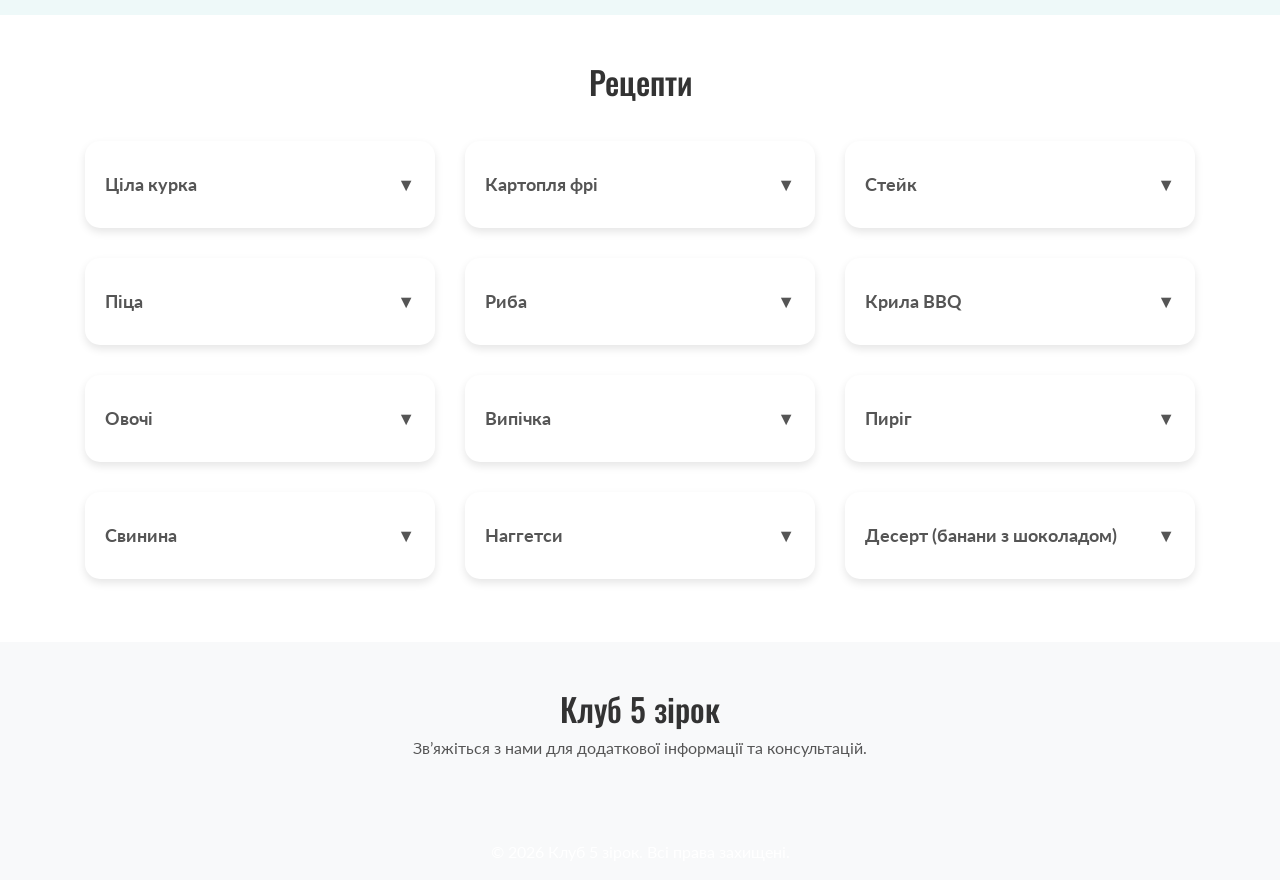
==== commit f92776eb: "Update index.html" ====
--- a/index.html
+++ b/index.html
@@ -84,31 +84,30 @@
 <div class="col-md-6 text-center">
 
   <div class="multipitch-slider">
-    <div><img src="img/SK14/501008732.png" alt="Мультипіч" class="img-fluid"></div>
-    <div><img src="img/SK14/2.png" alt="Мультипіч" class="img-fluid"></div>
-    <div><img src="img/SK14/3.png" alt="Мультипіч" class="img-fluid"></div>
-    <div><img src="img/SK14/4.png" alt="Мультипіч" class="img-fluid"></div>
+    <div><img src="img/SK14/501008732.png" class="img-fluid"></div>
+    <div><img src="img/SK14/2.png" class="img-fluid"></div>
+    <div><img src="img/SK14/3.png" class="img-fluid"></div>
+    <div><img src="img/SK14/4.png" class="img-fluid"></div>
   </div>
 
-  <div class="text-center mt-3">
-
-    <div style="font-size:16px; color:#777;">
-      Ціна від магазину:
-      <span style="text-decoration:line-through;">4 999 грн</span>
+  <!-- ЦІНА (під фото) -->
+  <div class="price-block mt-3">
+
+    <div class="old-price">
+      Ціна від магазину: <span>14 999 грн</span>
     </div>
 
-    <div style="margin-top:8px; font-size:28px; font-weight:800; color:#e60000;">
-      2 999 грн
+    <div class="new-price">
+      8 200 грн
     </div>
 
-    <div style="margin-top:5px; font-size:14px; color:#28a745;">
-      ✔ Ціна зі знижкою для учасників клубу 5★
+    <div class="small-text">
+      ✔ Ціна для клубу 5★
     </div>
 
   </div>
 
 </div>
-
   
 <!-- Особливості -->
 <div id="feature-mini" class="py-5">
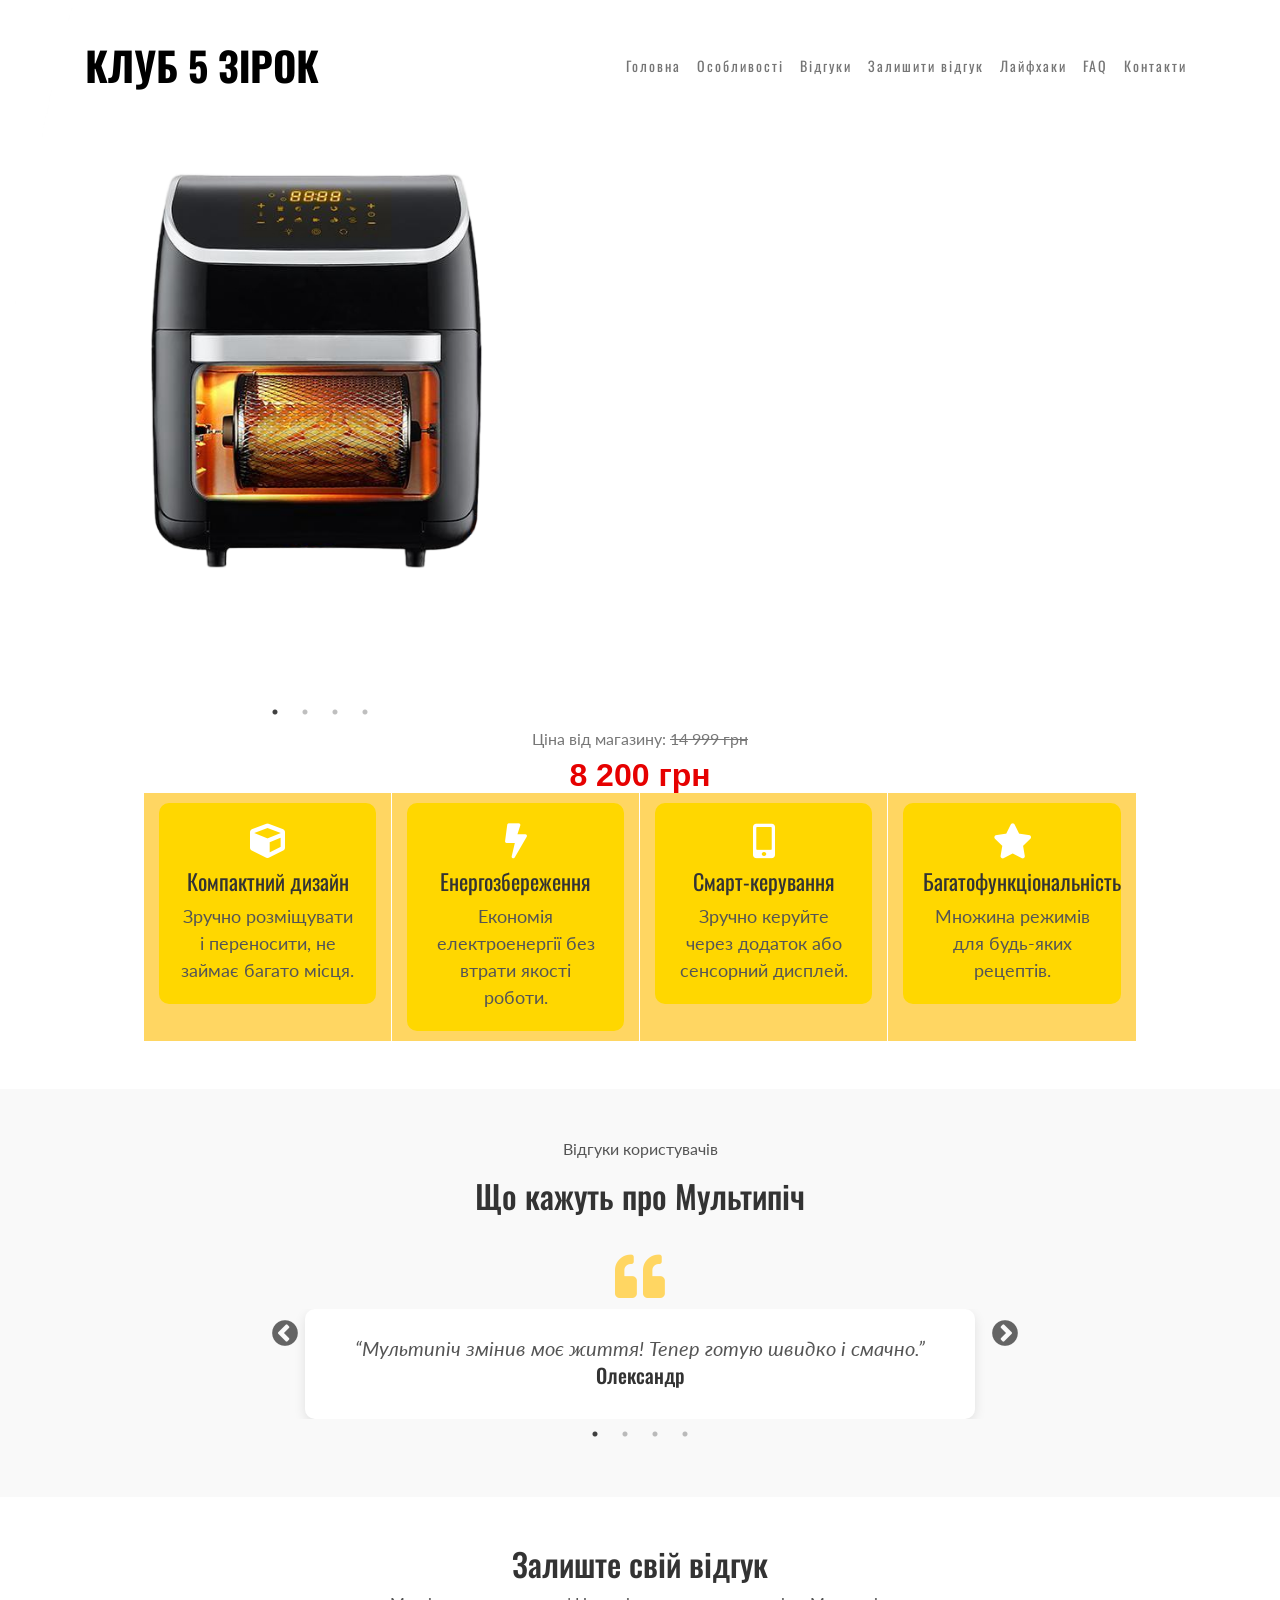
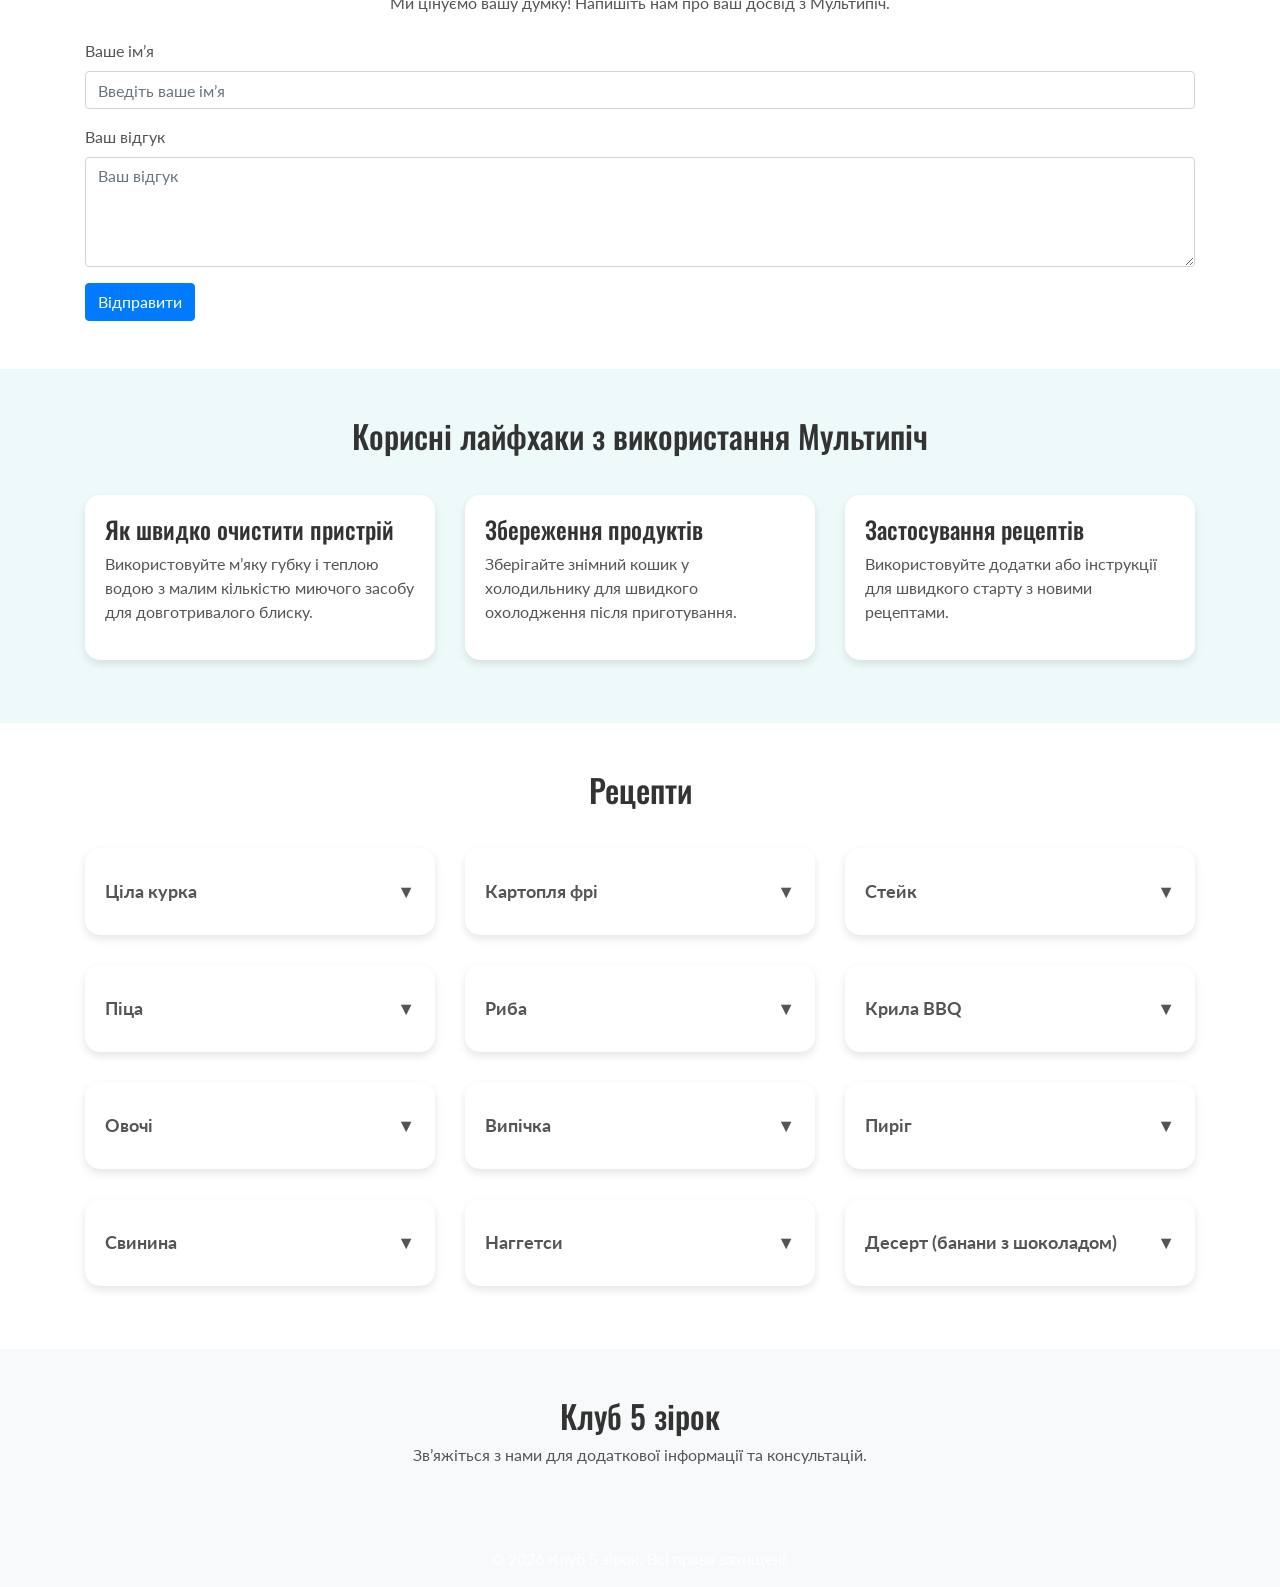
==== commit 4cb0e71e: "Update index.html" ====
--- a/index.html
+++ b/index.html
@@ -82,13 +82,13 @@
 
 <!-- Хедер -->
 <div class="col-md-6 text-center">
-
   <div class="multipitch-slider">
-    <div><img src="img/SK14/501008732.png" class="img-fluid"></div>
-    <div><img src="img/SK14/2.png" class="img-fluid"></div>
-    <div><img src="img/SK14/3.png" class="img-fluid"></div>
-    <div><img src="img/SK14/4.png" class="img-fluid"></div>
+    <div><img src="img/SK 14/501008732.png" alt="Мультипіч" class="img-fluid"></div>
+    <div><img src="img/SK 14/2.png" alt="Мультипіч" class="img-fluid"></div>
+    <div><img src="img/SK 14/3.png" alt="Мультипіч" class="img-fluid"></div>
+    <div><img src="img/SK 14/4.png" alt="Мультипіч" class="img-fluid"></div>
   </div>
+</div>
 
   <!-- ЦІНА (під фото) -->
   <div class="price-block mt-3">
--- a/css/style.css
+++ b/css/style.css
@@ -1268,4 +1268,36 @@
 
 .recipe-content {
   padding-top: 10px;
-}+}
+.price-block {
+  text-align: center;
+  margin-top: 15px;
+}
+
+.old-price {
+  font-size: 16px;
+  color: #777;
+}
+
+.old-price span {
+  text-decoration: line-through;
+}
+
+.new-price {
+  font-size: 32px;
+  font-weight: 900;
+  color: #e60000;
+  animation: pulse 1.5s infinite;
+}
+
+.small-text {
+  font-size: 14px;
+  color: #28a745;
+  margin-top: 5px;
+}
+
+@keyframes pulse {
+  0% { transform: scale(1); }
+  50% { transform: scale(1.08); }
+  100% { transform: scale(1); }
+}
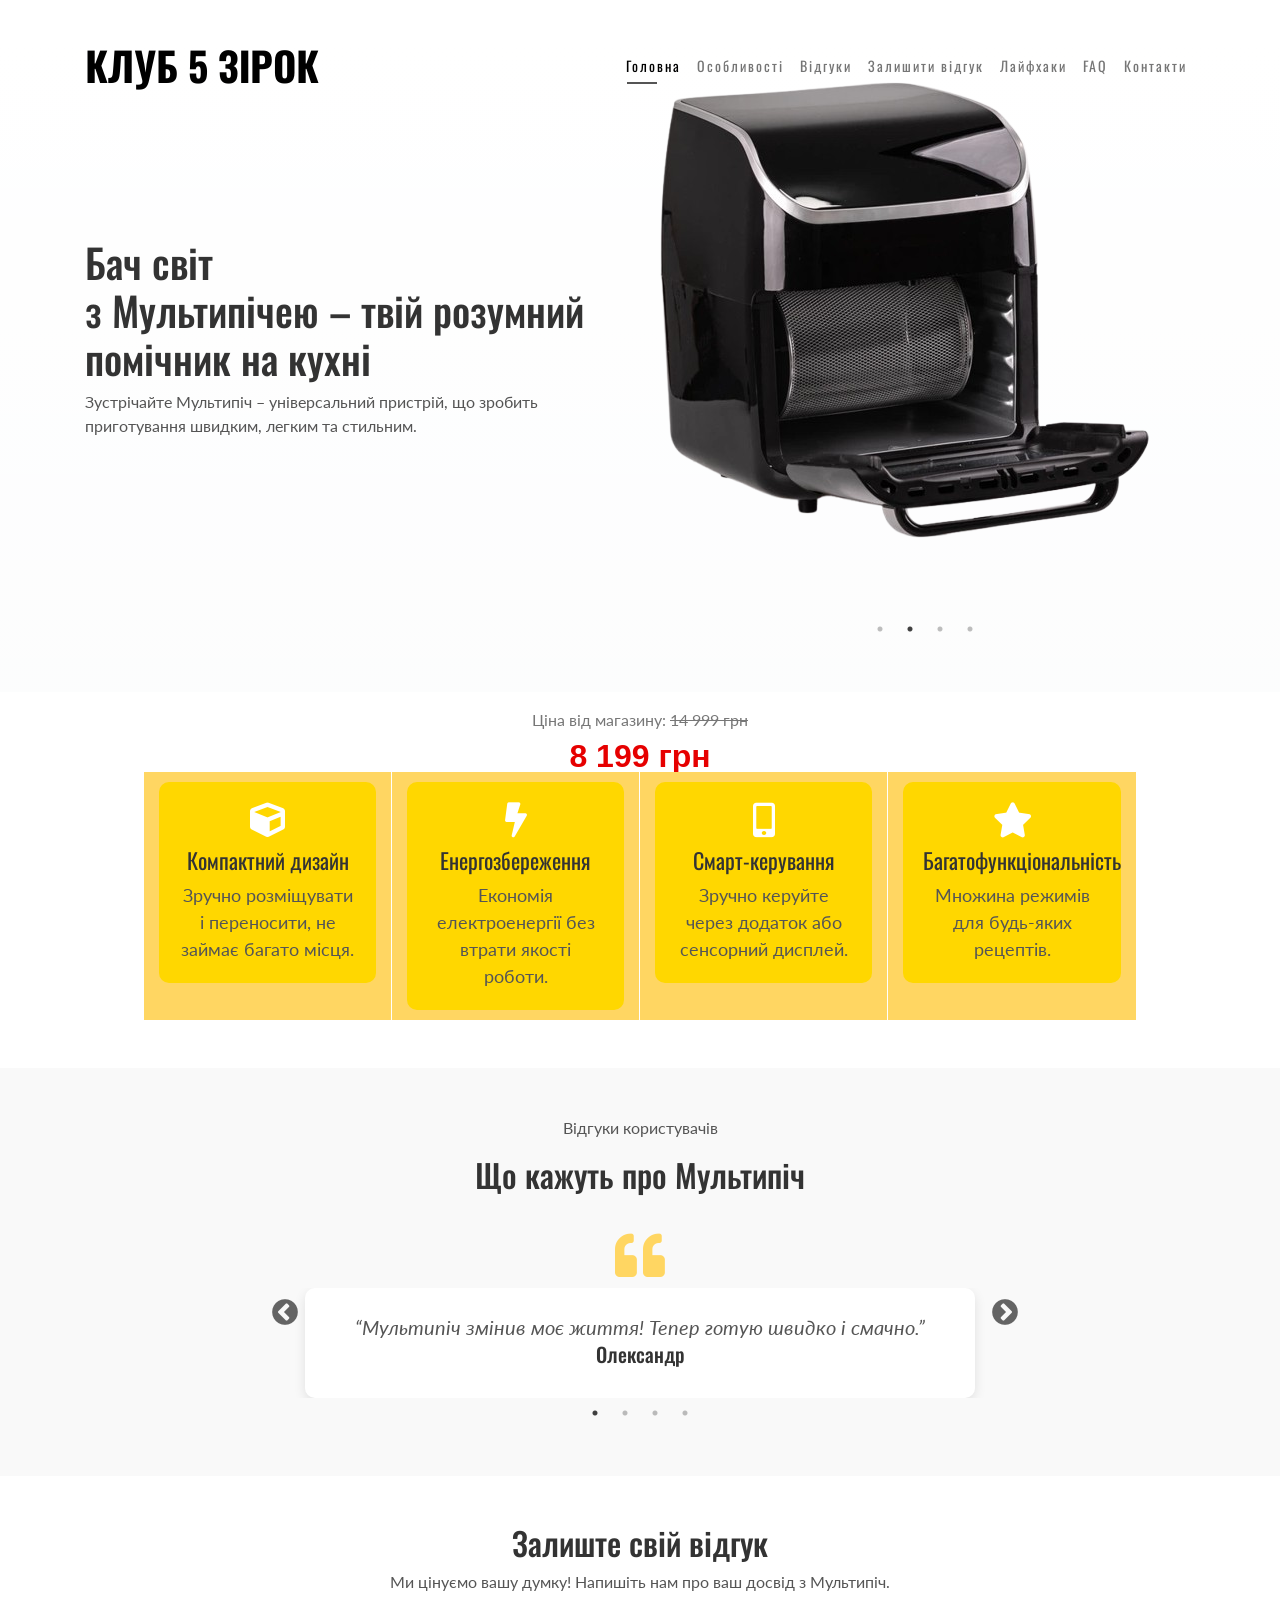
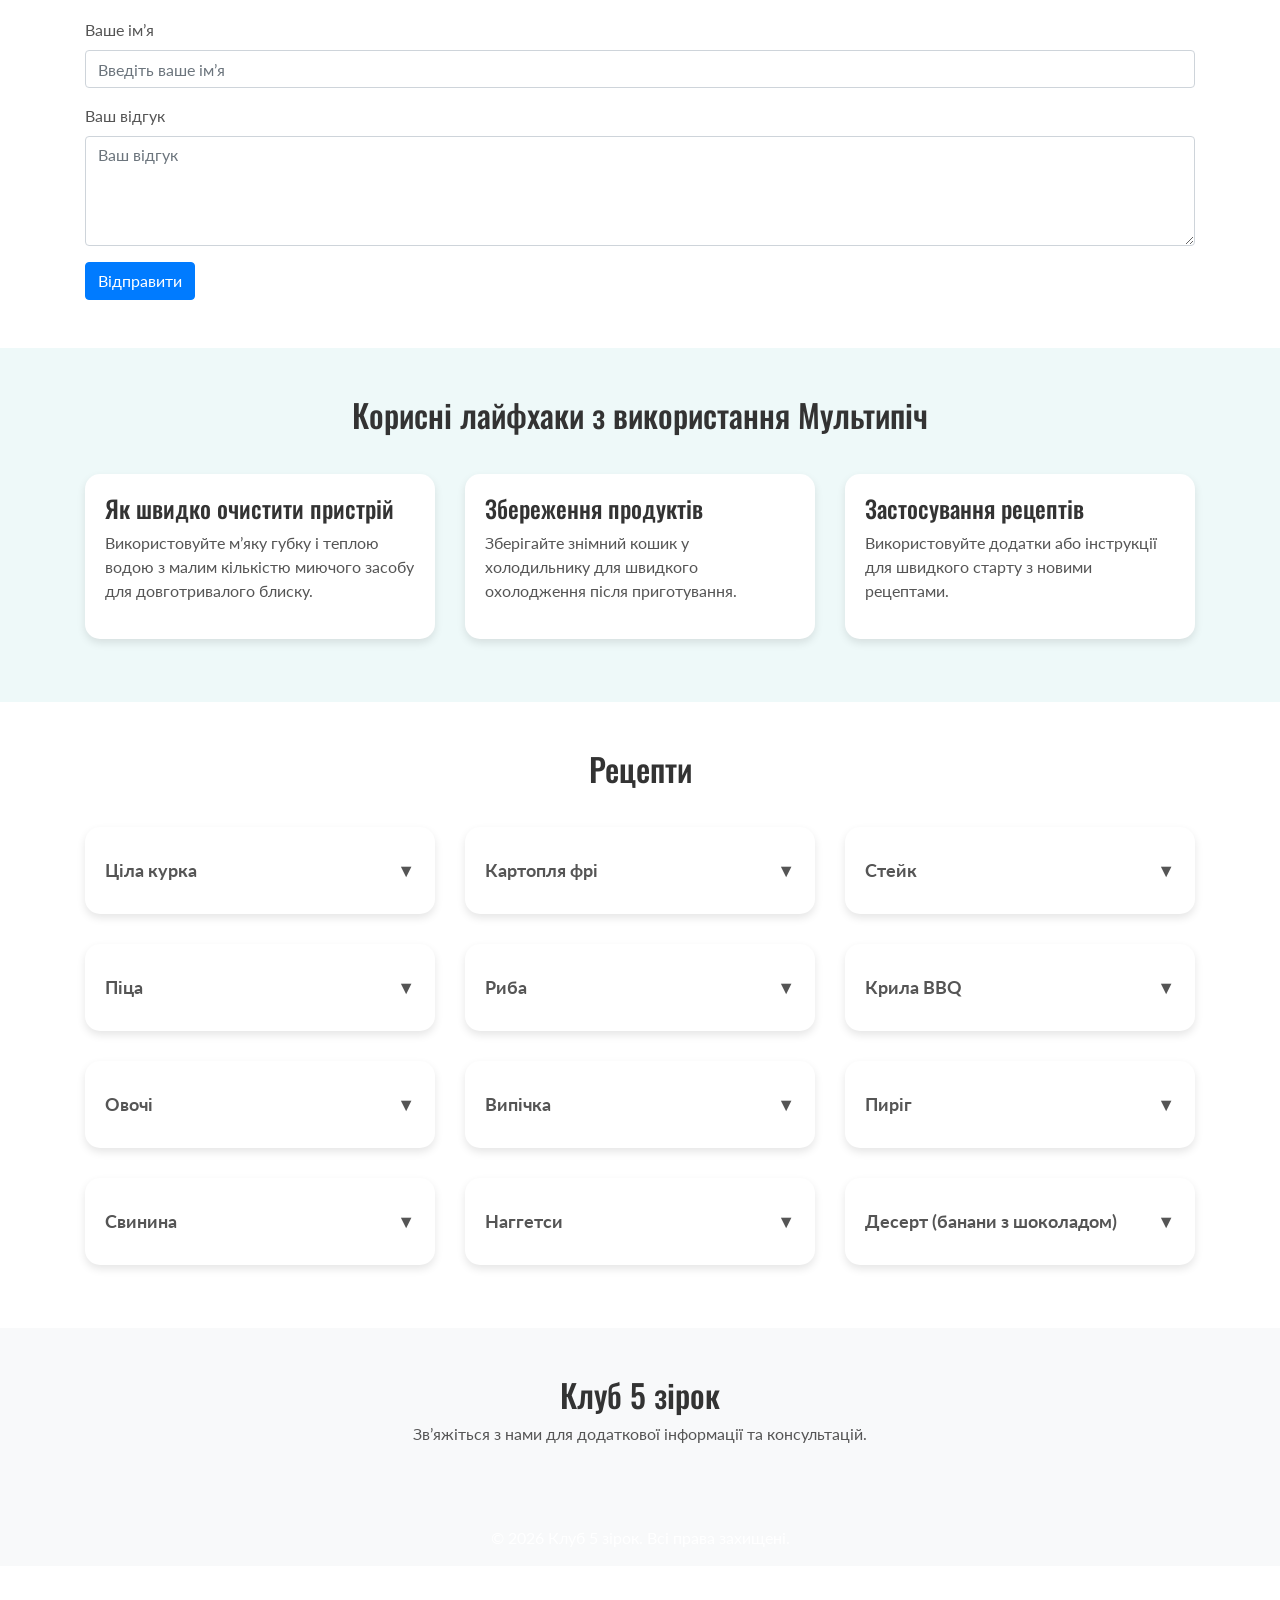
==== commit 6b5a6ba1: "Update index.html" ====
--- a/index.html
+++ b/index.html
@@ -81,30 +81,38 @@
 </div>
 
 <!-- Хедер -->
+<div id="header" class="py-5 bg-light">
+<div class="container">
+<div class="row align-items-center">
+<div class="col-md-6">
+<h1>Бач світ <br>з Мультипічею – твій розумний помічник на кухні</h1>
+<p>Зустрічайте Мультипіч – універсальний пристрій, що зробить приготування швидким, легким та стильним.</p>
+</div>
 <div class="col-md-6 text-center">
-  <div class="multipitch-slider">
-    <div><img src="img/SK 14/501008732.png" alt="Мультипіч" class="img-fluid"></div>
-    <div><img src="img/SK 14/2.png" alt="Мультипіч" class="img-fluid"></div>
-    <div><img src="img/SK 14/3.png" alt="Мультипіч" class="img-fluid"></div>
-    <div><img src="img/SK 14/4.png" alt="Мультипіч" class="img-fluid"></div>
+<div class="multipitch-slider">
+<div><img src="img/SK 14/501008732.png" alt="Мультипіч" class="img-fluid"></div>
+<div><img src="img/SK 14/2.png" alt="Мультипіч" class="img-fluid"></div>
+<div><img src="img/SK 14/3.png" alt="Мультипіч" class="img-fluid"></div>
+<div><img src="img/SK 14/4.png" alt="Мультипіч" class="img-fluid"></div>
+</div>
+</div>
+</div>
+</div>
+</div>
+
+  <div class="price-block mt-3 text-center">
+
+  <div class="old-price">
+    Ціна від магазину:
+    <span>14 999 грн</span>
   </div>
-</div>
-
-  <!-- ЦІНА (під фото) -->
-  <div class="price-block mt-3">
-
-    <div class="old-price">
-      Ціна від магазину: <span>14 999 грн</span>
-    </div>
-
-    <div class="new-price">
-      8 200 грн
-    </div>
-
-    <div class="small-text">
-      ✔ Ціна для клубу 5★
-    </div>
-
+
+  <div class="new-price">
+    8 199 грн
+  </div>
+
+  <div class="badge-sale">
+    ✔ Знижка для клубу 5★
   </div>
 
 </div>
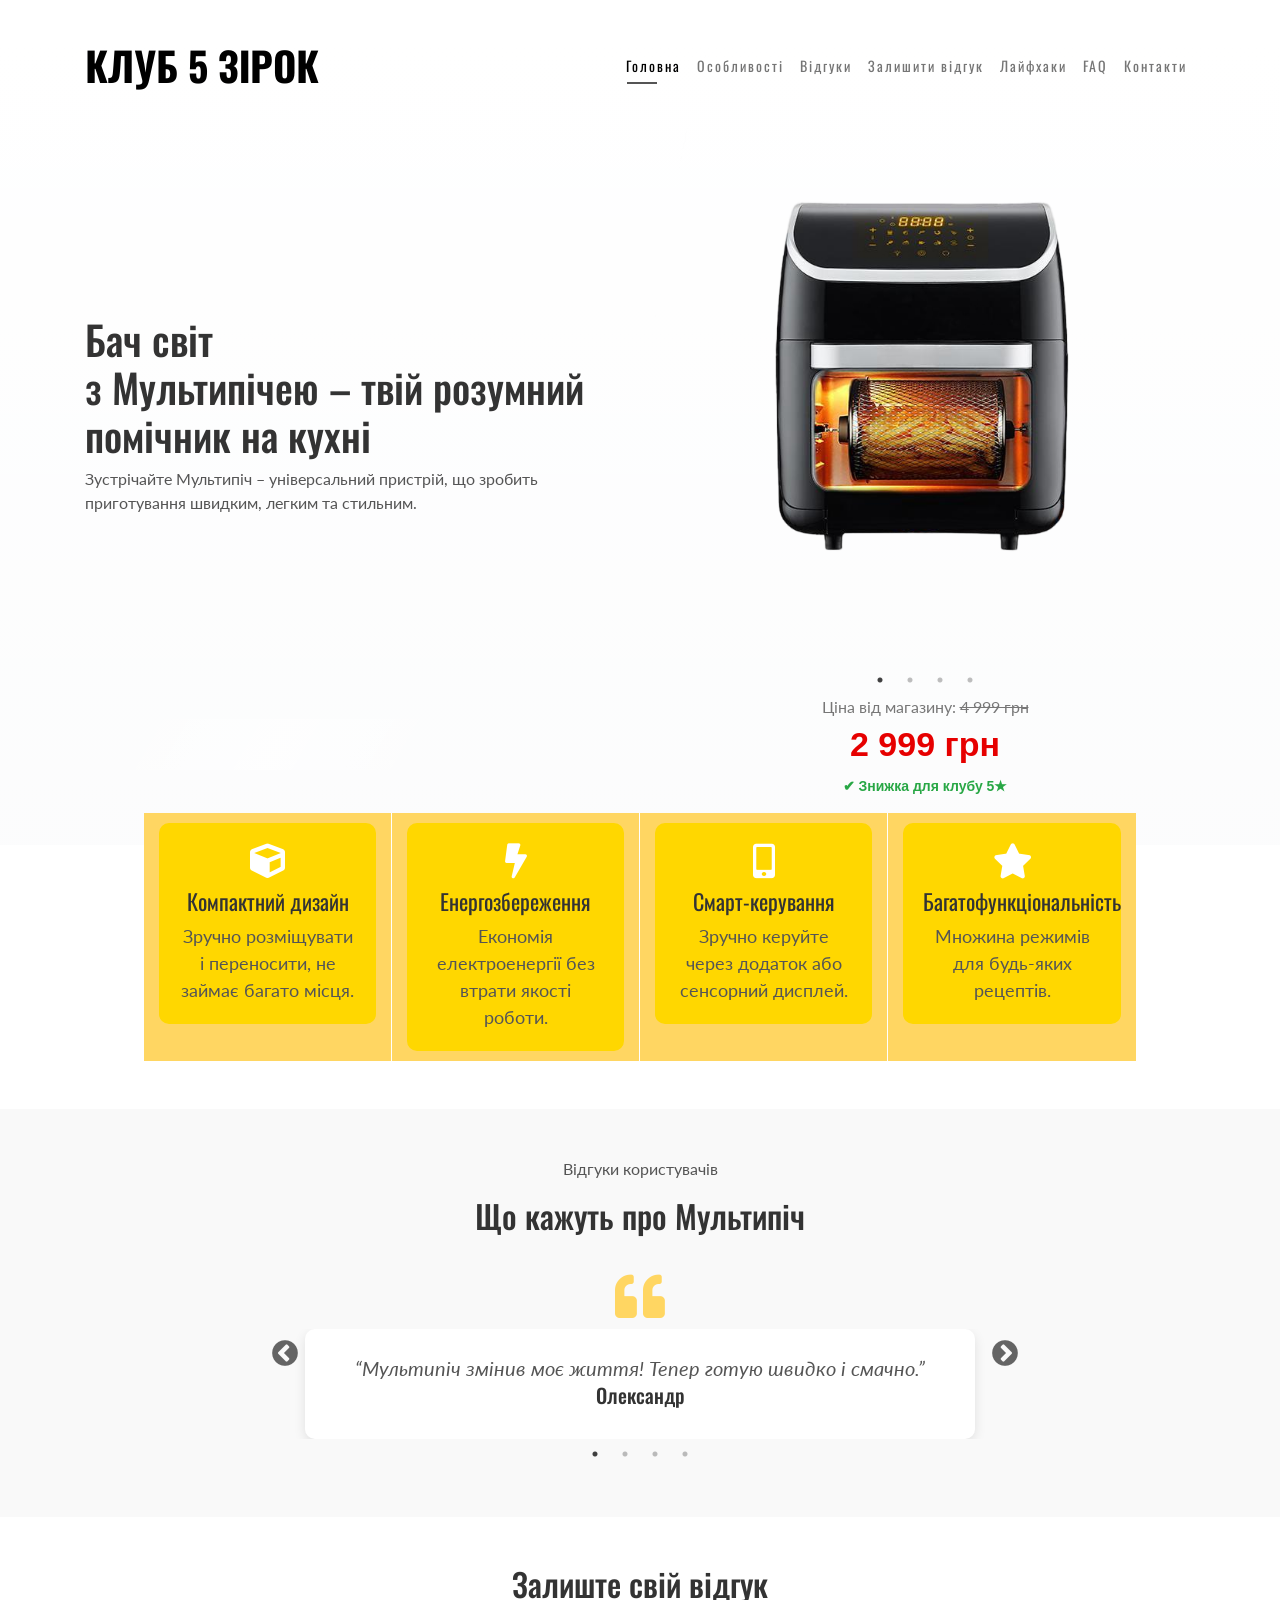
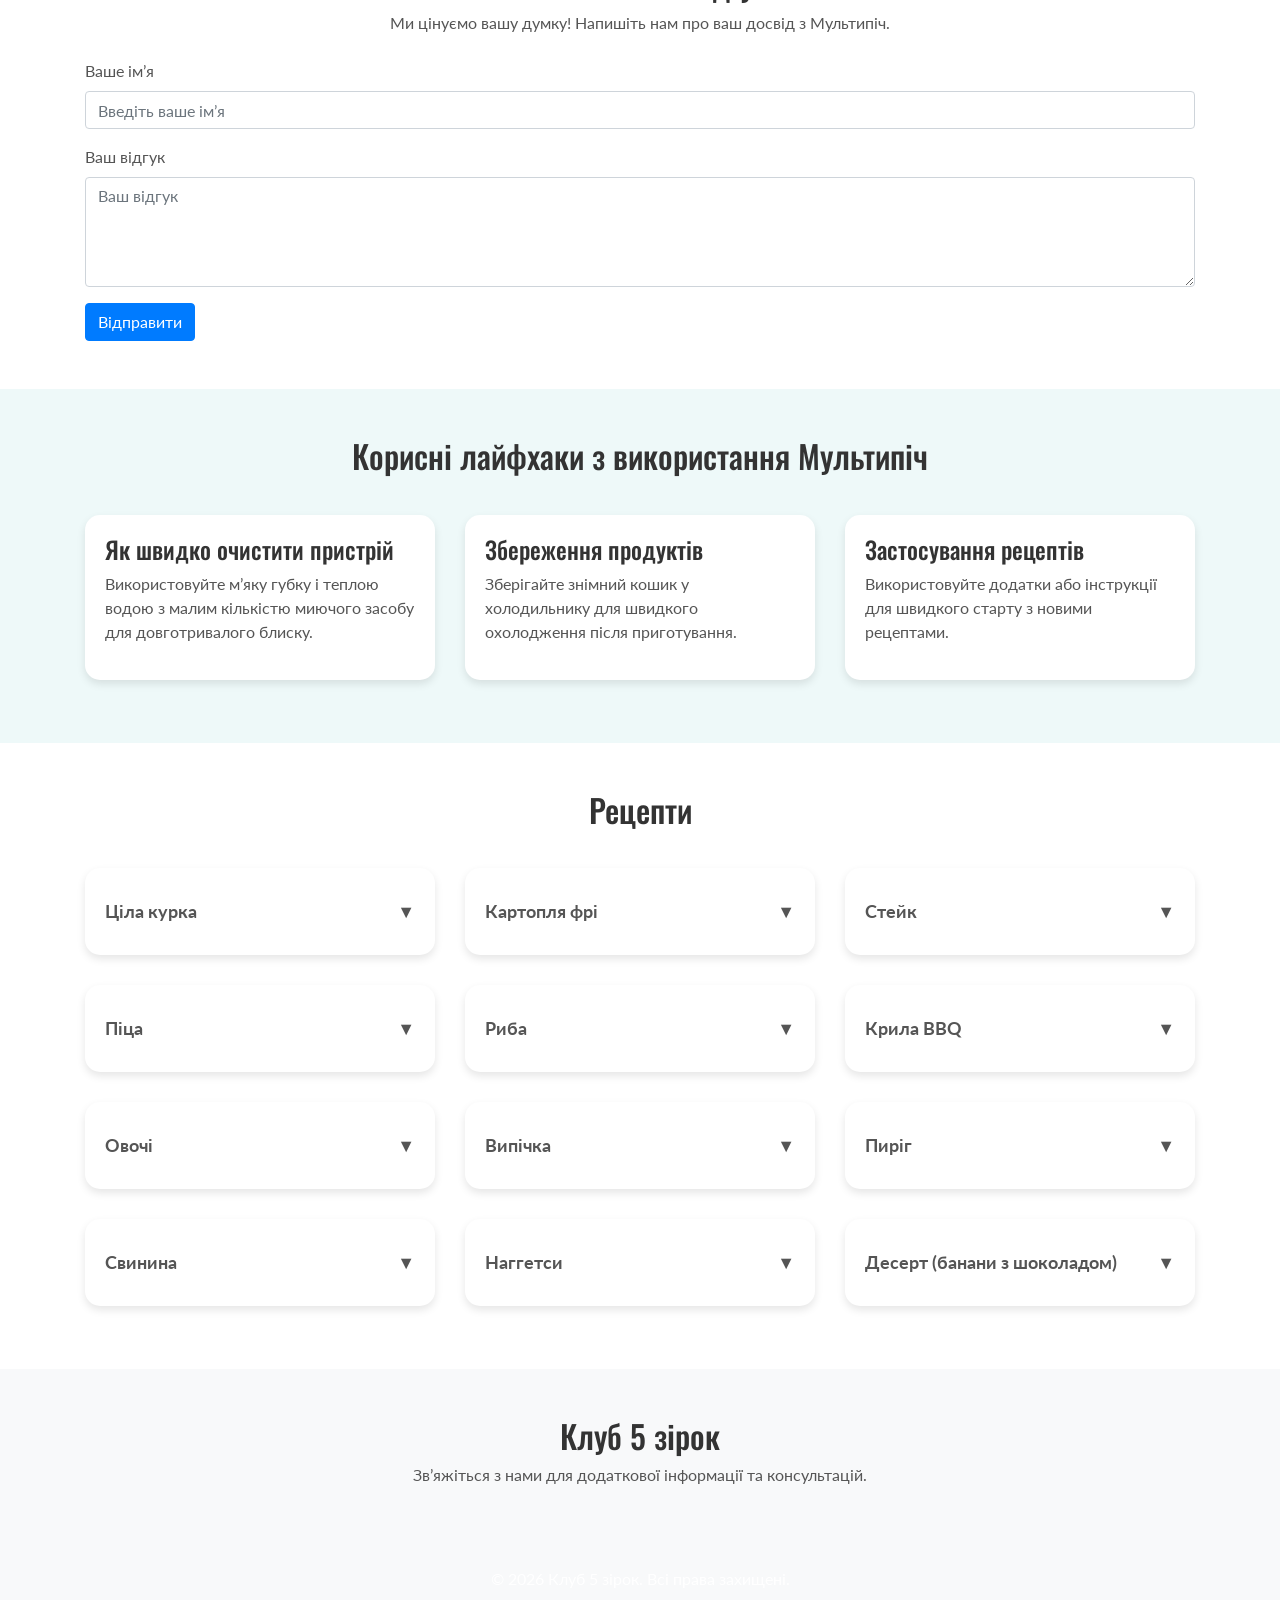
==== commit 2e09025f: "Update index.html" ====
--- a/index.html
+++ b/index.html
@@ -95,27 +95,27 @@
 <div><img src="img/SK 14/3.png" alt="Мультипіч" class="img-fluid"></div>
 <div><img src="img/SK 14/4.png" alt="Мультипіч" class="img-fluid"></div>
 </div>
-</div>
-</div>
-</div>
-</div>
-
-  <div class="price-block mt-3 text-center">
+  <div class="price-wrap">
 
   <div class="old-price">
     Ціна від магазину:
-    <span>14 999 грн</span>
+    <span>4 999 грн</span>
   </div>
 
   <div class="new-price">
-    8 199 грн
+    2 999 грн
   </div>
 
   <div class="badge-sale">
     ✔ Знижка для клубу 5★
   </div>
-
-</div>
+</div>
+</div>
+</div>
+</div>
+</div>
+
+
   
 <!-- Особливості -->
 <div id="feature-mini" class="py-5">
--- a/css/style.css
+++ b/css/style.css
@@ -1301,3 +1301,56 @@
   50% { transform: scale(1.08); }
   100% { transform: scale(1); }
 }
+.price-block {
+  margin-top: 15px;
+  text-align: center;
+}
+
+.old-price {
+  font-size: 16px;
+  color: #777;
+}
+
+.old-price span {
+  text-decoration: line-through;
+}
+
+.new-price {
+  font-size: 34px;
+  font-weight: 900;
+  color: #e60000;
+  animation: pulsePrice 1.2s infinite;
+  position: relative;
+}
+
+/* блиск */
+.new-price::after {
+  content: "";
+  position: absolute;
+  top: 0;
+  left: -100%;
+  width: 60%;
+  height: 100%;
+  background: linear-gradient(120deg, transparent, rgba(255,255,255,0.6), transparent);
+  animation: shine 2.5s infinite;
+}
+
+.badge-sale {
+  margin-top: 6px;
+  font-size: 14px;
+  color: #28a745;
+  font-weight: 600;
+}
+
+/* пульс */
+@keyframes pulsePrice {
+  0% { transform: scale(1); }
+  50% { transform: scale(1.1); }
+  100% { transform: scale(1); }
+}
+
+/* блиск по ціні */
+@keyframes shine {
+  0% { left: -100%; }
+  100% { left: 150%; }
+}
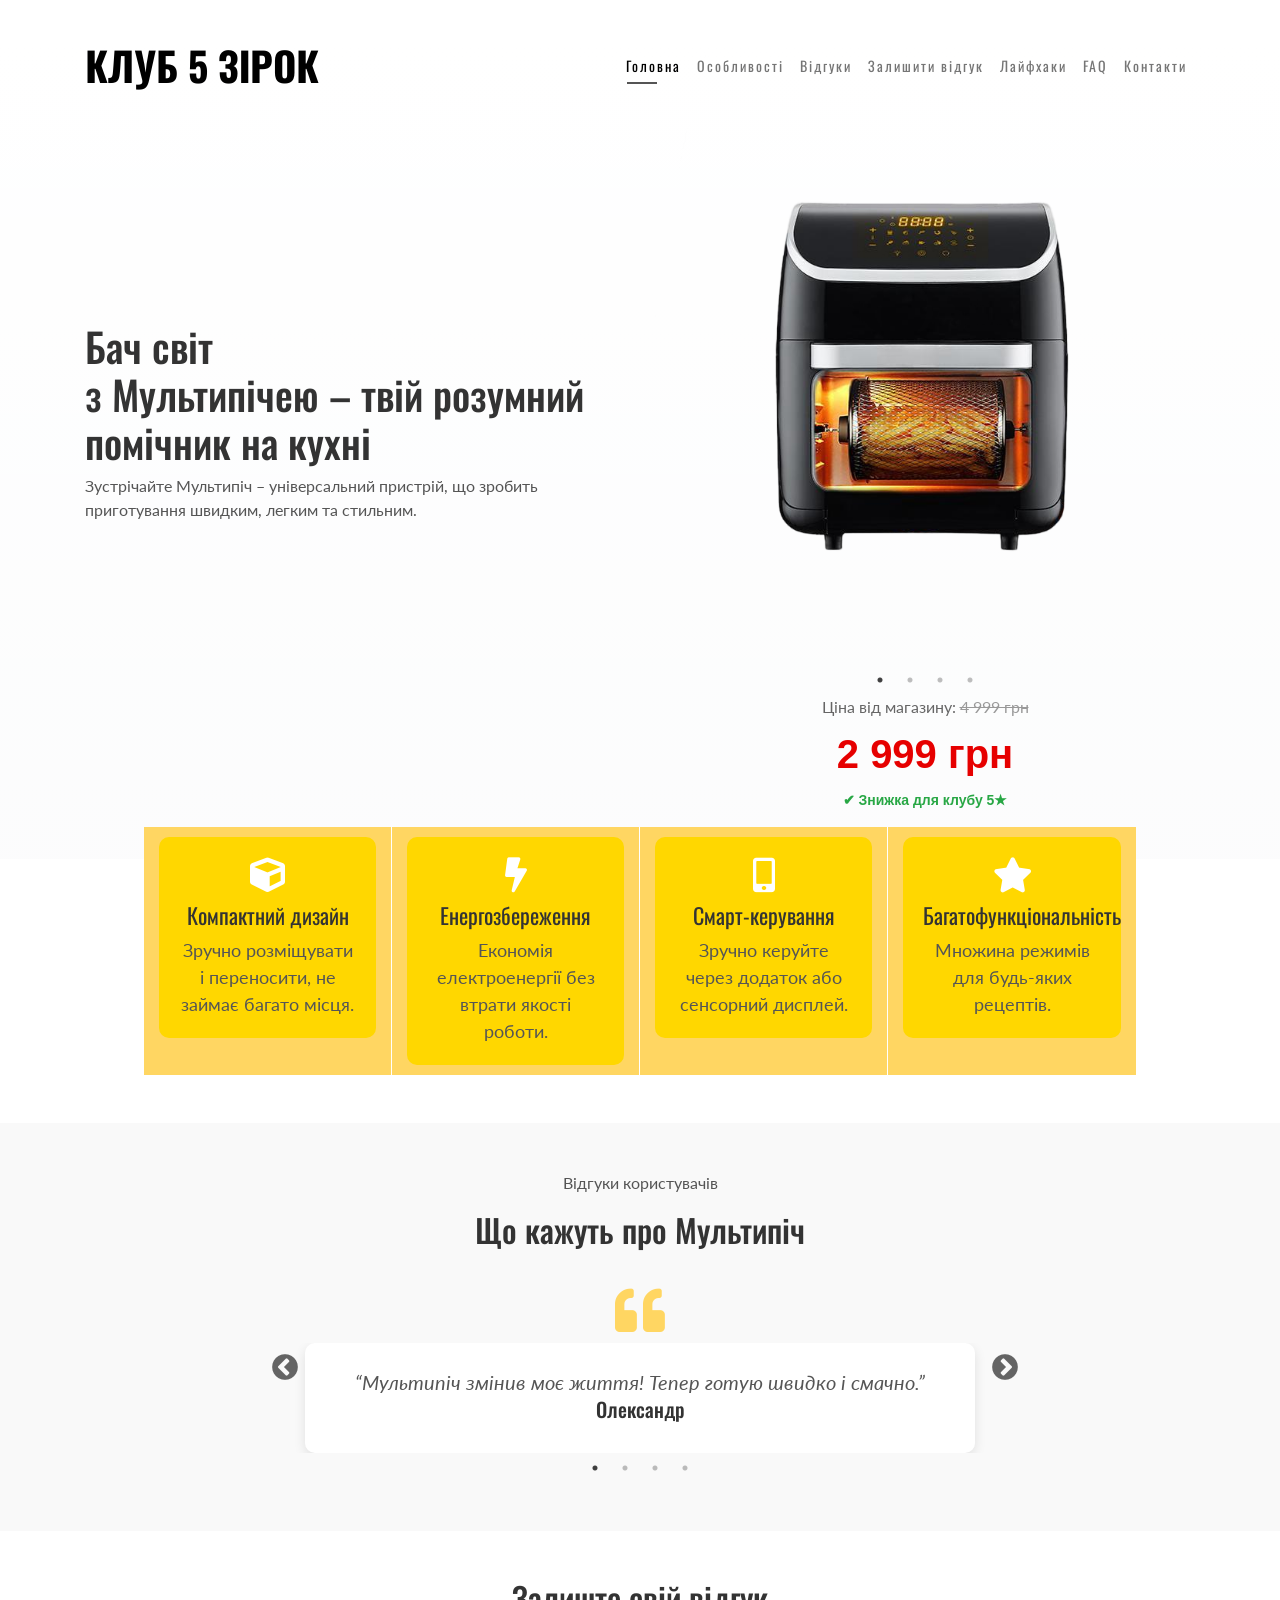
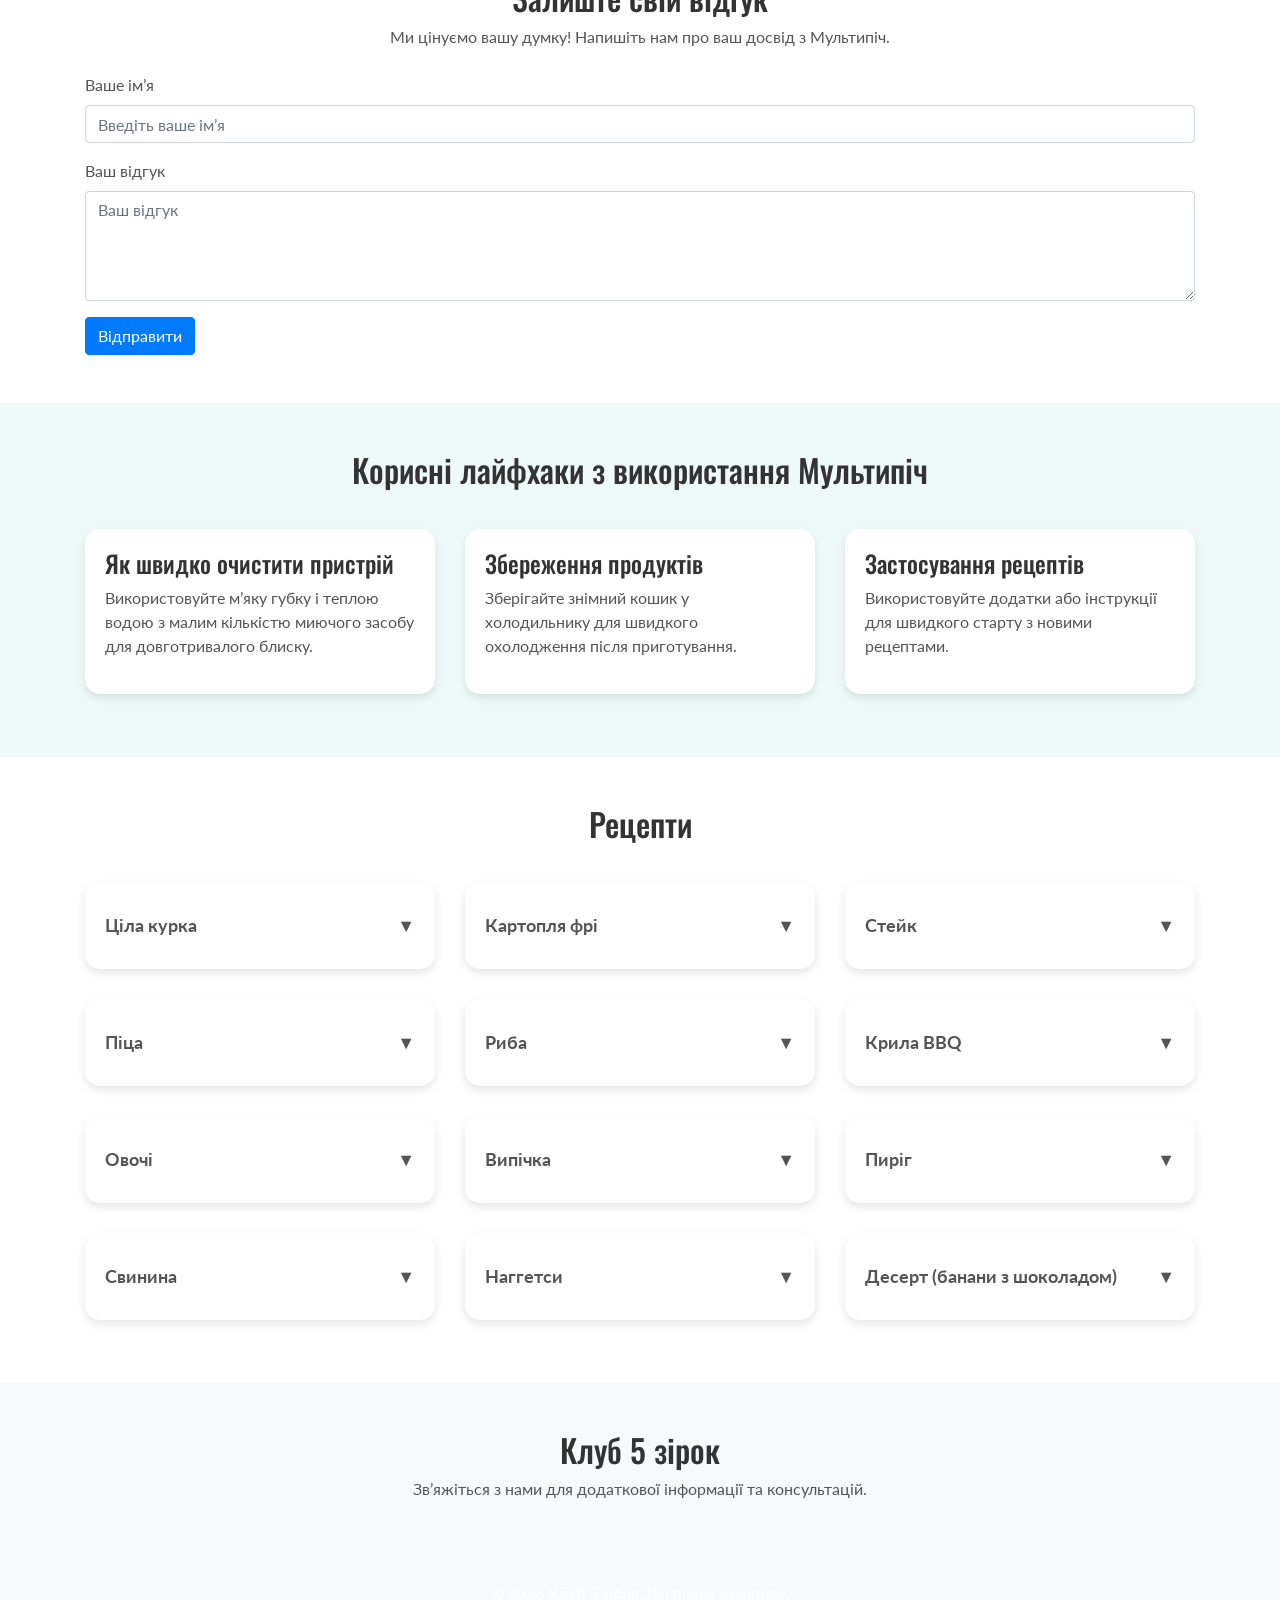
==== commit 122fa526: "Update index.html" ====
--- a/index.html
+++ b/index.html
@@ -95,20 +95,39 @@
 <div><img src="img/SK 14/3.png" alt="Мультипіч" class="img-fluid"></div>
 <div><img src="img/SK 14/4.png" alt="Мультипіч" class="img-fluid"></div>
 </div>
-  <div class="price-wrap">
-
-  <div class="old-price">
+<div style="text-align:center; margin-top:15px;">
+
+  <div style="font-size:16px; color:#666;">
     Ціна від магазину:
-    <span>4 999 грн</span>
+    <span style="text-decoration:line-through; color:#999;">
+      4 999 грн
+    </span>
   </div>
 
-  <div class="new-price">
+  <div style="
+    font-size:40px;
+    font-weight:900;
+    color:#e60000;
+    margin-top:5px;
+    display:inline-block;
+    animation: pulsePrice 1.2s infinite;
+  ">
     2 999 грн
   </div>
 
-  <div class="badge-sale">
+  <div style="margin-top:6px; font-size:14px; color:#28a745; font-weight:600;">
     ✔ Знижка для клубу 5★
   </div>
+
+</div>
+
+<style>
+@keyframes pulsePrice {
+  0% { transform: scale(1); }
+  50% { transform: scale(1.1); }
+  100% { transform: scale(1); }
+}
+</style>
 </div>
 </div>
 </div>
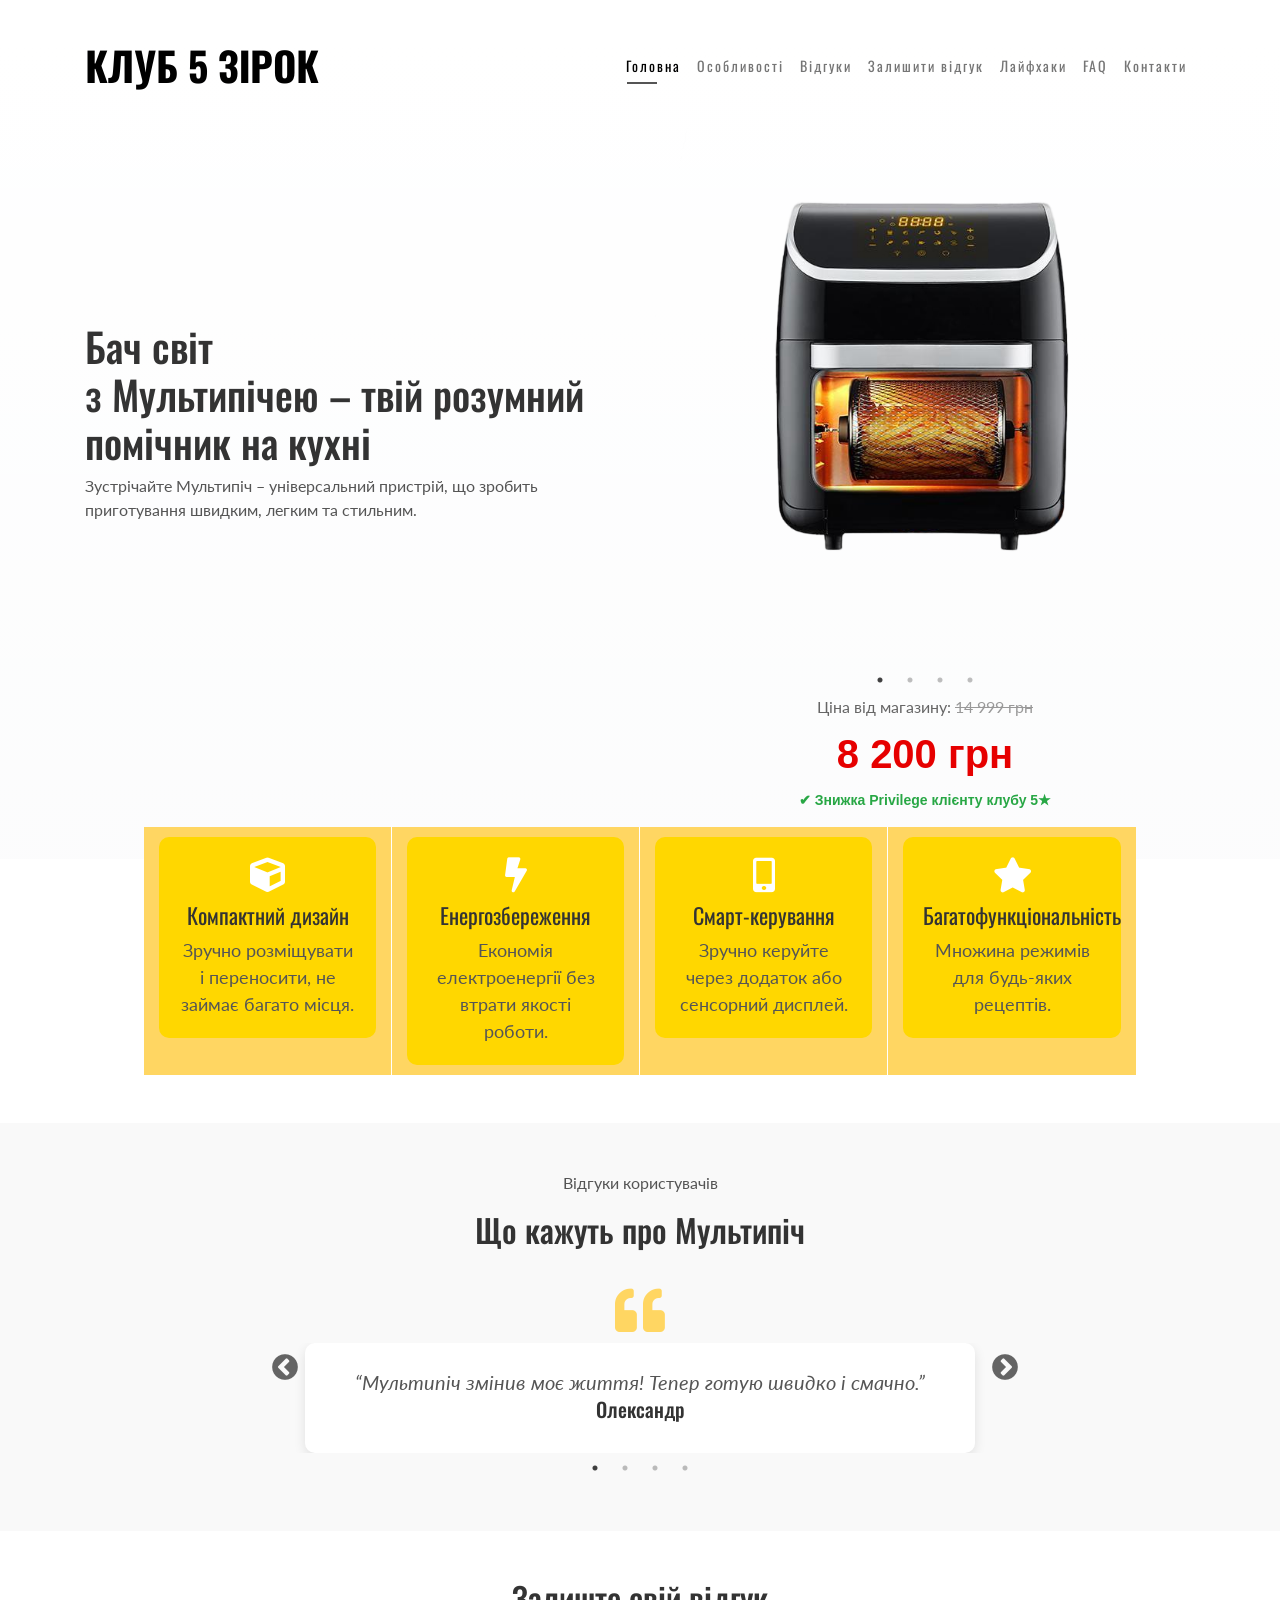
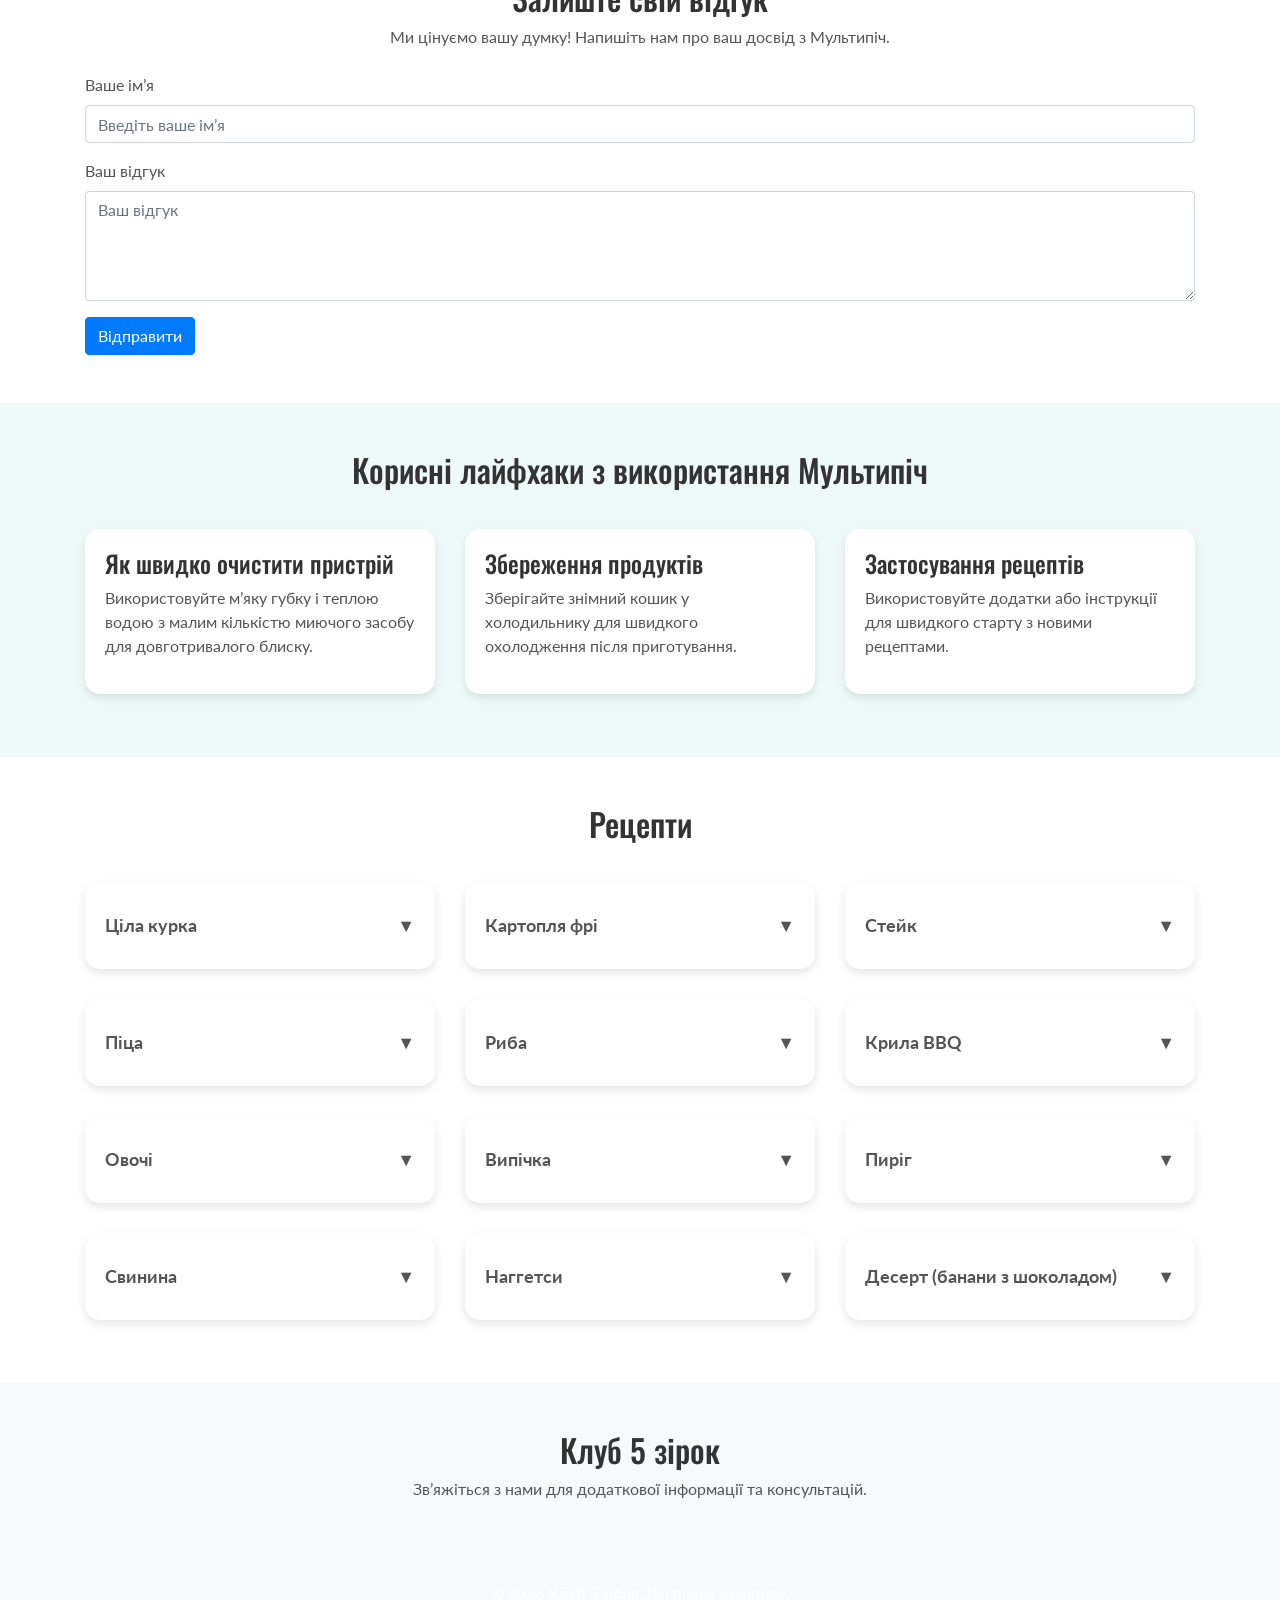
==== commit 3a631337: "Update index.html" ====
--- a/index.html
+++ b/index.html
@@ -100,7 +100,7 @@
   <div style="font-size:16px; color:#666;">
     Ціна від магазину:
     <span style="text-decoration:line-through; color:#999;">
-      4 999 грн
+      14 999 грн
     </span>
   </div>
 
@@ -112,11 +112,11 @@
     display:inline-block;
     animation: pulsePrice 1.2s infinite;
   ">
-    2 999 грн
+    8 200 грн
   </div>
 
   <div style="margin-top:6px; font-size:14px; color:#28a745; font-weight:600;">
-    ✔ Знижка для клубу 5★
+    ✔ Знижка Privilege клієнту клубу 5★
   </div>
 
 </div>
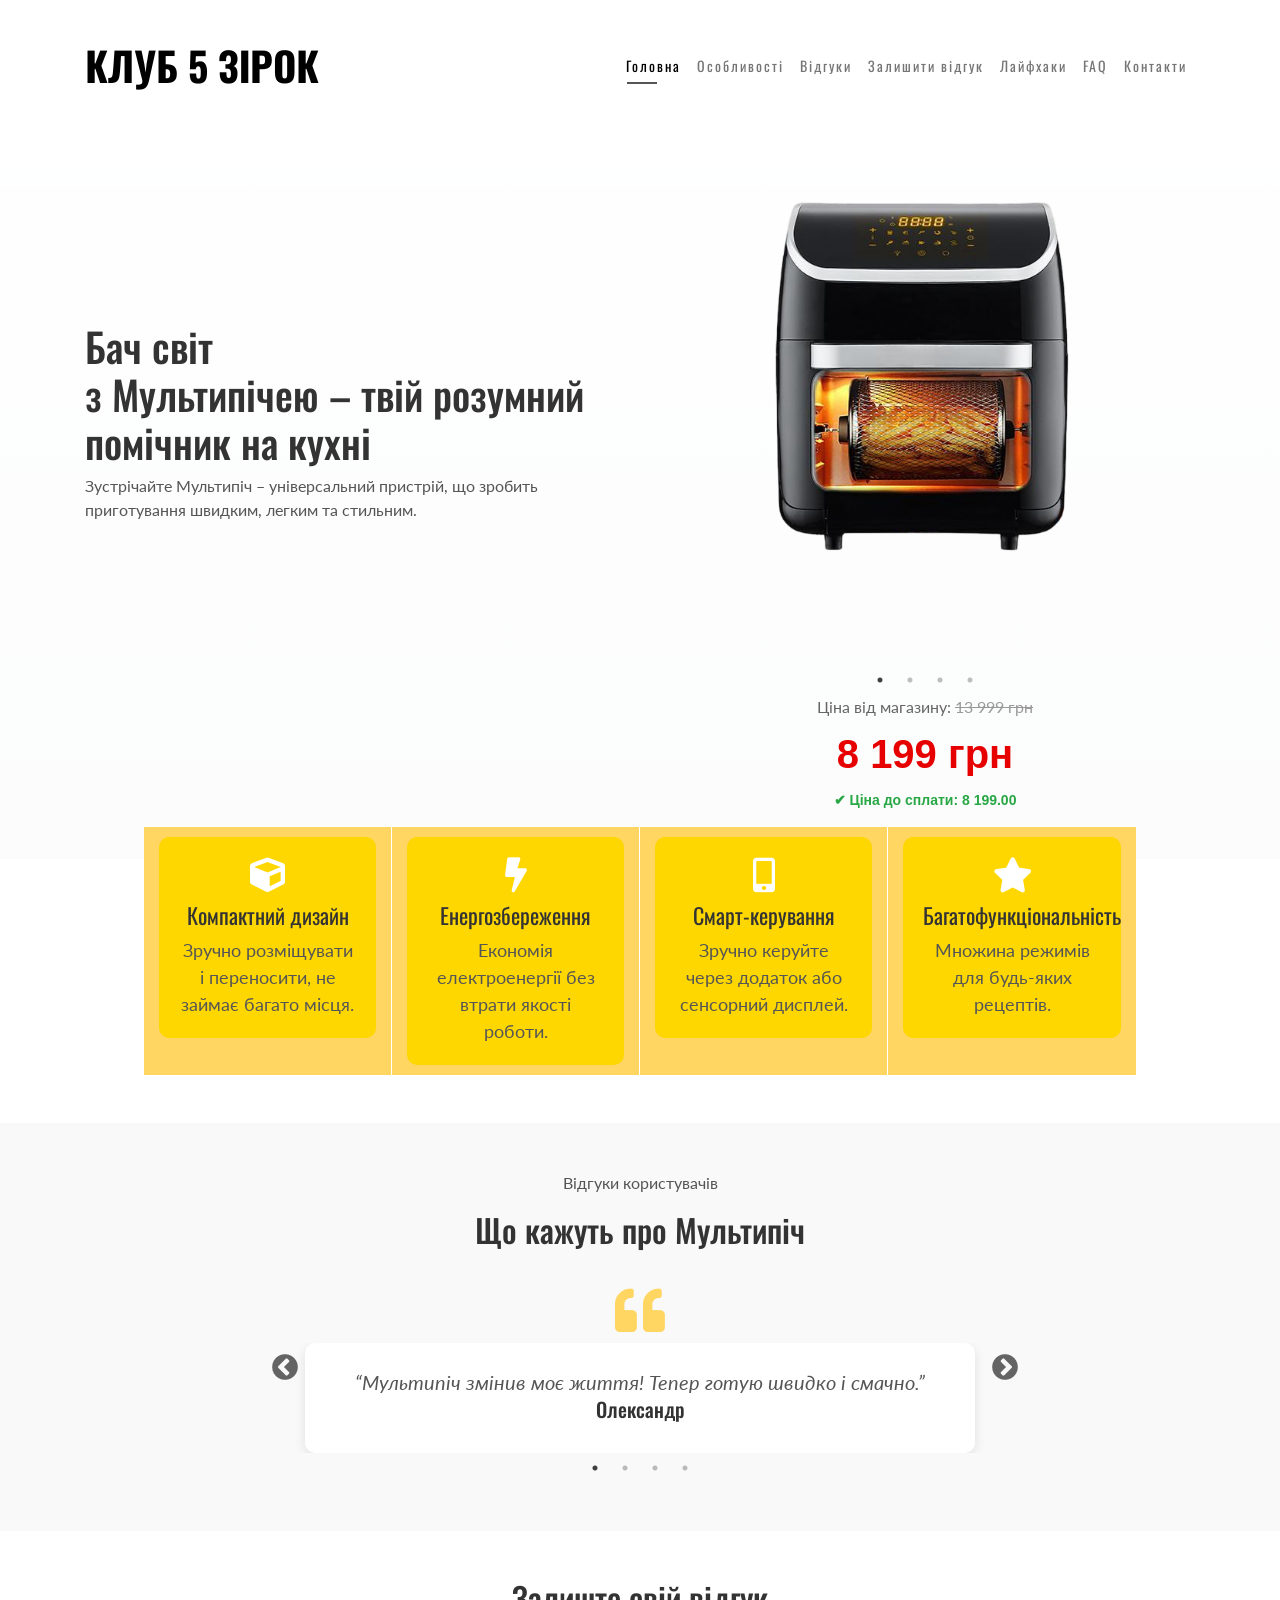
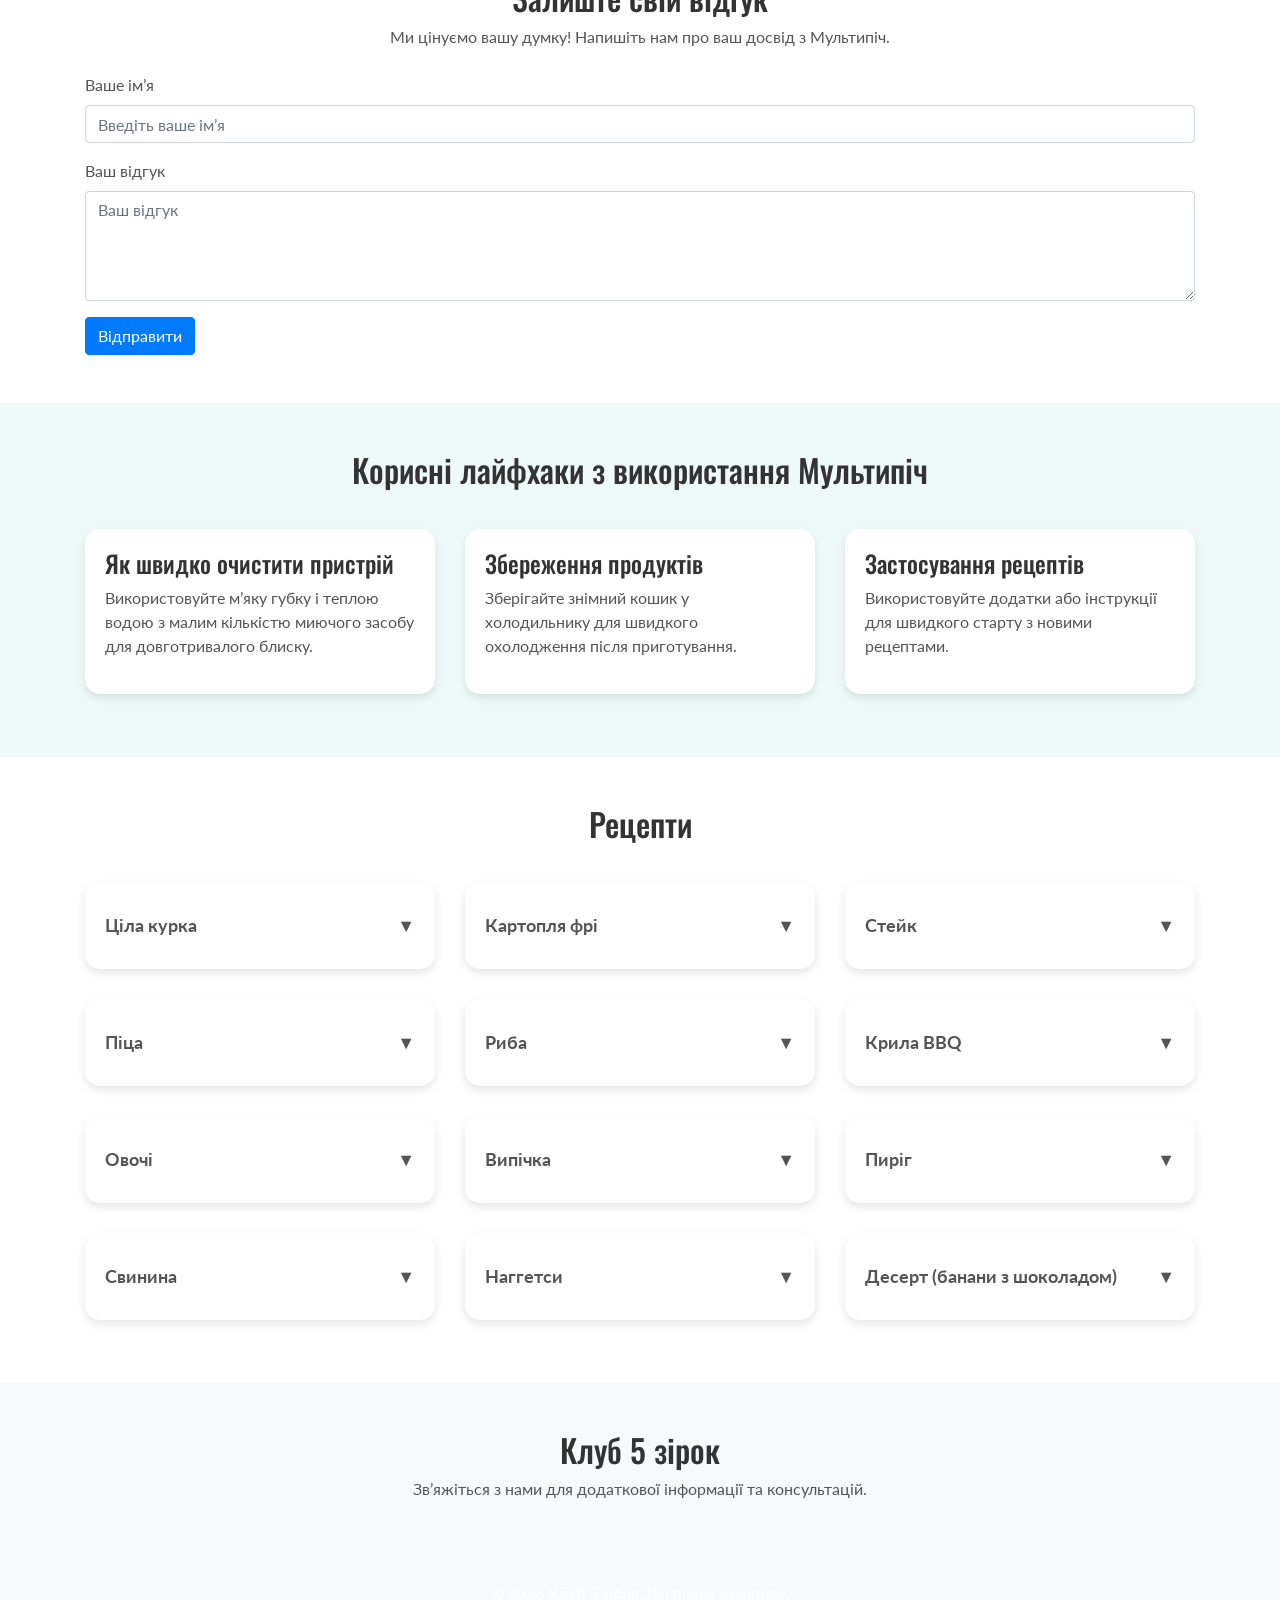
==== commit e394c505: "Update index.html" ====
--- a/index.html
+++ b/index.html
@@ -100,7 +100,7 @@
   <div style="font-size:16px; color:#666;">
     Ціна від магазину:
     <span style="text-decoration:line-through; color:#999;">
-      14 999 грн
+      13 999 грн
     </span>
   </div>
 
@@ -112,11 +112,11 @@
     display:inline-block;
     animation: pulsePrice 1.2s infinite;
   ">
-    8 200 грн
+    8 199 грн
   </div>
 
   <div style="margin-top:6px; font-size:14px; color:#28a745; font-weight:600;">
-    ✔ Знижка Privilege клієнту клубу 5★
+    ✔ Ціна до сплати: 8 199.00
   </div>
 
 </div>
